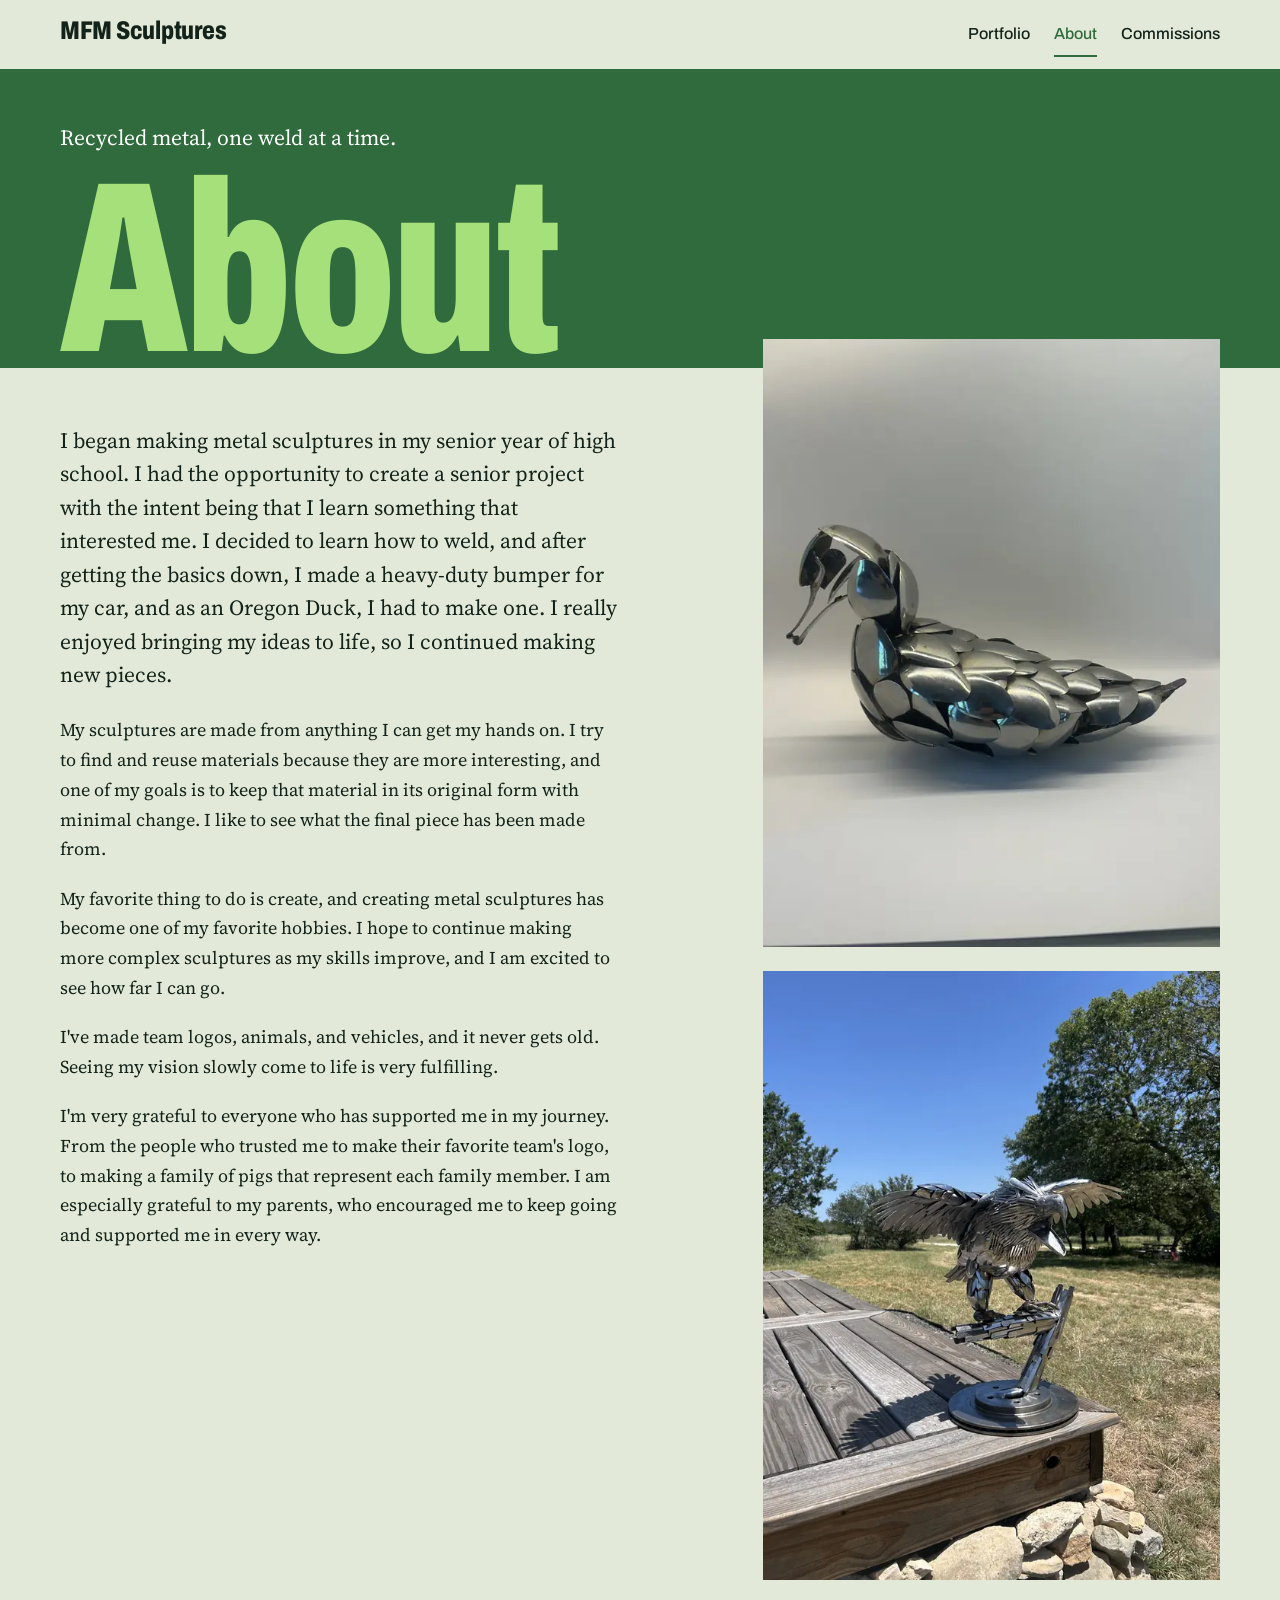
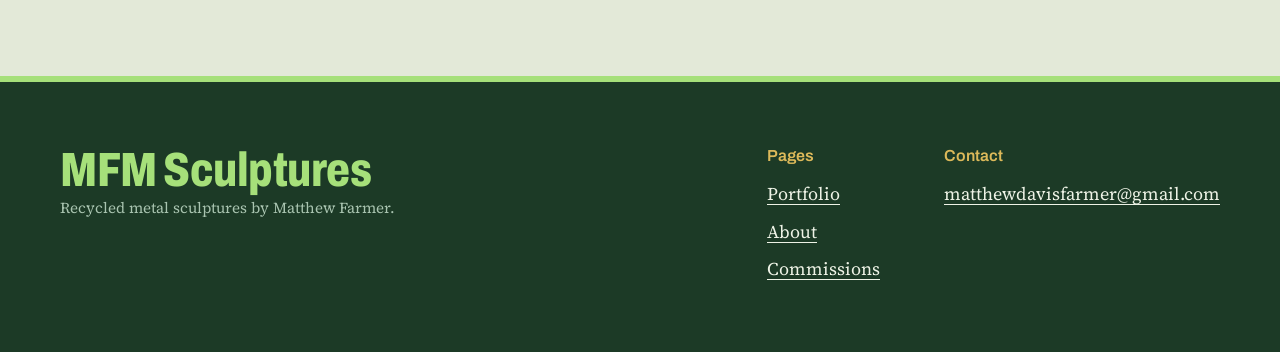
==== about.html @ 4d4ad604 "Add green palette, bigger type, and consistent Title Case - Forest and leaf greens (the original sit" ====
<!DOCTYPE html>
<html lang="en">
<head>
  <meta charset="UTF-8">
  <meta name="viewport" content="width=device-width, initial-scale=1">
  <title>About | MFM Sculptures</title>
  <meta name="description" content="Matthew Farmer started welding for a high school senior project and now builds recycled metal sculptures, from team logos to animals and vehicles.">
  <meta name="theme-color" content="#1c3a26">
  <link rel="canonical" href="https://mdf2023.github.io/mfm-sculptures/about.html">
  <link rel="icon" href="favicon.svg" type="image/svg+xml">
  <meta property="og:type" content="website">
  <meta property="og:site_name" content="MFM Sculptures">
  <meta property="og:title" content="About | MFM Sculptures">
  <meta property="og:description" content="Matthew Farmer started welding for a high school senior project and now builds recycled metal sculptures, from team logos to animals and vehicles.">
  <meta property="og:url" content="https://mdf2023.github.io/mfm-sculptures/about.html">
  <meta property="og:image" content="https://mdf2023.github.io/mfm-sculptures/img/og.jpg">
  <meta name="twitter:card" content="summary_large_image">
  <link rel="preload" href="fonts/archivo.woff2" as="font" type="font/woff2" crossorigin>
  <link rel="stylesheet" href="css/style.css">
</head>
<body>
  <a class="skip-link" href="#main">Skip to Content</a>
  <header class="site-header">
    <div class="site-header__inner">
      <a class="wordmark" href="index.html">MFM Sculptures</a>
      <nav class="site-nav" aria-label="Main">
        <a href="portfolio.html">Portfolio</a>
        <a href="about.html" aria-current="page">About</a>
        <a href="commissions.html">Commissions</a>
      </nav>
    </div>
  </header>
  <main id="main">
    <section class="band" aria-labelledby="page-title">
      <div class="wrap">
        <p class="band__lede">Recycled metal, one weld at a time.</p>
        <h1 class="band__title" id="page-title">About</h1>
      </div>
    </section>

    <section class="section section--flush">
      <div class="wrap">
        <div class="split">
          <div>
            <div class="prose prose--first">
              <p class="bio-first">I began making metal sculptures in my senior year of high school. I had the opportunity to create a senior project with the intent being that I learn something that interested me. I decided to learn how to weld, and after getting the basics down, I made a heavy-duty bumper for my car, and as an Oregon Duck, I had to make one. I really enjoyed bringing my ideas to life, so I continued making new pieces.</p>
              <p>My sculptures are made from anything I can get my hands on. I try to find and reuse materials because they are more interesting, and one of my goals is to keep that material in its original form with minimal change. I like to see what the final piece has been made from.</p>
              <p>My favorite thing to do is create, and creating metal sculptures has become one of my favorite hobbies. I hope to continue making more complex sculptures as my skills improve, and I am excited to see how far I can go.</p>
              <p>I've made team logos, animals, and vehicles, and it never gets old. Seeing my vision slowly come to life is very fulfilling.</p>
              <p>I'm very grateful to everyone who has supported me in my journey. From the people who trusted me to make their favorite team's logo, to making a family of pigs that represent each family member. I am especially grateful to my parents, who encouraged me to keep going and supported me in every way.</p>
            </div>
          </div>
          <div class="split__photos pull">
            <figure><img src="img/duck-side-800.webp" srcset="img/duck-side-800.webp 600w, img/duck-side-1600.webp 1200w" sizes="(min-width: 900px) 40vw, 92vw" width="1200" height="1600" alt="Duck sculpture made from spoons" loading="lazy" decoding="async"></figure>
            <figure><img src="img/eagle-left-800.webp" srcset="img/eagle-left-800.webp 600w, img/eagle-left-1600.webp 1200w" sizes="(min-width: 900px) 40vw, 92vw" width="1200" height="1600" alt="Bald eagle sculpture outdoors on a wooden deck" loading="lazy" decoding="async"></figure>
          </div>
        </div>
      </div>
    </section>
  </main>
  <footer class="site-footer">
    <div class="site-footer__inner">
      <div>
        <a class="wordmark" href="index.html">MFM Sculptures</a>
        <p class="site-footer__fine">Recycled metal sculptures by Matthew Farmer.</p>
      </div>
      <div>
        <h2>Pages</h2>
        <ul>
          <li><a href="portfolio.html">Portfolio</a></li>
          <li><a href="about.html">About</a></li>
          <li><a href="commissions.html">Commissions</a></li>
        </ul>
      </div>
      <div>
        <h2>Contact</h2>
        <ul>
          <li><a href="mailto:matthewdavisfarmer@gmail.com?subject=MFM%20Sculptures%20inquiry">matthewdavisfarmer@gmail.com</a></li>
        </ul>
      </div>
    </div>
  </footer>

  <script src="js/site.js" defer></script>
</body>
</html>
---- css/style.css ----
/* MFM Sculptures
   Palette: forest greens (the original site green, pushed further), a bright
   leaf green for big type on dark, and the straw yellow of heat-tinted steel.
   The blue-to-straw heat tints survive only in the build-step markers. */

@font-face {
  font-family: "Archivo";
  src: url("../fonts/archivo.woff2") format("woff2");
  font-weight: 100 900;
  font-stretch: 62% 125%;
  font-display: swap;
}

@font-face {
  font-family: "Source Serif 4";
  src: url("../fonts/source-serif-4.woff2") format("woff2");
  font-weight: 200 900;
  font-display: swap;
}

:root {
  --ground: #e3e9d8;
  --ground-line: #b8c5a9;
  --ink: #13231a;
  --ink-soft: #3b5243;
  --scale: #1c3a26;
  --on-scale: #eef3e6;
  --steel: #a9c4b0;
  --green: #2f6b3c;
  --link: #1d5a2f;
  --leaf: #a6e07a;
  --straw: #dcb95a;

  --display: "Archivo", "Arial Narrow", "Helvetica Neue", Arial, sans-serif;
  --text: "Source Serif 4", Georgia, "Times New Roman", serif;

  --measure: 62ch;
  --gutter: clamp(1rem, 4vw, 2.5rem);
  --max: 1240px;
}

*,
*::before,
*::after {
  box-sizing: border-box;
}

html {
  -webkit-text-size-adjust: 100%;
}

@media (prefers-reduced-motion: no-preference) {
  html {
    scroll-behavior: smooth;
  }
}

body {
  margin: 0;
  background: var(--ground);
  color: var(--ink);
  font: 400 1.125rem/1.65 var(--text);
  -webkit-font-smoothing: antialiased;
}

body:has(dialog[open]) {
  overflow: hidden;
}

img {
  display: block;
  max-width: 100%;
  height: auto;
}

a {
  color: var(--link);
  text-underline-offset: 0.2em;
}

:focus-visible {
  outline: 3px solid var(--link);
  outline-offset: 3px;
}

.on-scale :focus-visible,
.site-footer :focus-visible,
.viewer :focus-visible {
  outline-color: var(--straw);
}

.skip-link {
  position: absolute;
  left: var(--gutter);
  top: -4rem;
  z-index: 10;
  padding: 0.75rem 1rem;
  background: var(--ink);
  color: var(--ground);
  font: 600 1rem var(--display);
}

.skip-link:focus {
  top: 0.75rem;
}

/* Layout helpers */

.wrap {
  max-width: var(--max);
  margin: 0 auto;
  padding: 0 var(--gutter);
}

.section {
  padding: clamp(3rem, 8vw, 6rem) 0;
}

.section--scale {
  position: relative;
  overflow: hidden;
  background: var(--scale);
  color: var(--on-scale);
}

/* Outlined ghost word behind the steps; the step photos cover its lower part. */
.section--scale::before {
  content: "Build";
  content: "Build" / "";
  position: absolute;
  right: -0.03em;
  bottom: 0.05em;
  color: transparent;
  font: 800 clamp(9rem, 30vw, 26rem) / 0.8 var(--display);
  font-stretch: 66%;
  letter-spacing: -0.02em;
  -webkit-text-stroke: 2px rgba(166, 224, 122, 0.38);
  pointer-events: none;
}

.section--scale .wrap {
  position: relative;
}

.section--green {
  background: var(--green);
  color: #fff;
}

.section--green .button--straw:hover {
  color: var(--ink);
}

.section--flush {
  padding-top: 0;
}

.section--tight-top {
  padding-top: clamp(1.5rem, 4vw, 3rem);
}

.prose {
  max-width: var(--measure);
}

.prose p {
  margin: 0 0 1.1em;
}

.prose p:last-child {
  margin-bottom: 0;
}

/* Type */

.h1,
.h2 {
  margin: 0;
  font-family: var(--display);
  font-weight: 800;
  letter-spacing: -0.012em;
  text-wrap: balance;
}

.h1 {
  font-size: clamp(2.75rem, 7vw, 5rem);
  line-height: 0.95;
  font-stretch: 72%;
}

.h2 {
  color: var(--green);
  font-size: clamp(2.6rem, 7vw, 5.75rem);
  line-height: 0.92;
  font-stretch: 70%;
}

.section--scale .h2,
.section--green .h2 {
  color: var(--leaf);
}

.lede {
  font-size: 1.25rem;
  line-height: 1.55;
}

/* Header */

.site-header {
  border-bottom: 6px solid var(--green);
}

.site-header__inner {
  display: flex;
  flex-wrap: wrap;
  align-items: baseline;
  justify-content: space-between;
  gap: 0.25rem 2rem;
  max-width: var(--max);
  margin: 0 auto;
  padding: 0.75rem var(--gutter);
}

.wordmark {
  color: var(--ink);
  font: 800 1.6rem/1 var(--display);
  font-stretch: 78%;
  letter-spacing: -0.01em;
  text-decoration: none;
}

.site-nav {
  display: flex;
  flex-wrap: wrap;
  gap: 0 1.5rem;
}

.site-nav a {
  padding: 0.85rem 0;
  border-bottom: 2px solid transparent;
  color: var(--ink);
  font: 500 1rem/1 var(--display);
  text-decoration: none;
}

.site-nav a:hover {
  border-bottom-color: var(--green);
}

.site-nav a[aria-current="page"] {
  border-bottom-color: var(--green);
  color: var(--green);
}

/* Buttons */

.button {
  display: inline-block;
  padding: 0.95rem 1.4rem;
  border: 2px solid var(--ink);
  border-radius: 2px;
  background: transparent;
  color: var(--ink);
  font: 600 1rem/1 var(--display);
  text-decoration: none;
  cursor: pointer;
}

.button:hover {
  border-color: var(--link);
  color: var(--link);
}

.button--solid {
  border-color: var(--green);
  background: var(--green);
  color: #fff;
}

.button--solid:hover {
  border-color: var(--ink);
  background: var(--ink);
  color: #fff;
}

.button--straw {
  border-color: var(--straw);
  background: var(--straw);
  color: var(--ink);
}

.button--straw:hover {
  border-color: #f0d68a;
  background: #f0d68a;
  color: var(--ink);
}

.button-row {
  display: flex;
  flex-wrap: wrap;
  gap: 0.75rem;
}

/* Hero (home): the headline is huge and the photo sits on top of its right
   edge, so the last letters of some lines are covered but still readable. */

.hero {
  display: grid;
  max-width: var(--max);
  margin: 0 auto;
  padding: clamp(1.5rem, 4vw, 3rem) var(--gutter) clamp(3rem, 7vw, 6rem);
}

.hero__title {
  order: 0;
  position: relative;
  z-index: 0;
  margin: 0;
  color: var(--green);
  font: 800 clamp(3.5rem, 11.5vw, 10rem) / 0.86 var(--display);
  font-stretch: 66%;
  letter-spacing: -0.015em;
  text-wrap: balance;
}

.hero__photo {
  order: 1;
  position: relative;
  z-index: 1;
  margin: 0 0.9rem 0 0;
  background: var(--ground-line);
  box-shadow: 0.9rem 0.9rem 0 var(--leaf);
}

.hero__body {
  order: 2;
  padding-top: 2rem;
}

.hero__lede {
  max-width: 32ch;
  margin: 0 0 1.75rem;
  font-size: 1.35rem;
  line-height: 1.45;
}

.hero__note {
  margin: 1.25rem 0 0;
  color: var(--ink-soft);
  font-size: 1rem;
}

.hero__photo img {
  width: 100%;
  aspect-ratio: 4 / 5;
  object-fit: cover;
  object-position: 50% 40%;
}

@media (min-width: 860px) {
  .hero {
    grid-template-columns: repeat(12, minmax(0, 1fr));
    column-gap: 1.5rem;
  }

  .hero__title {
    grid-column: 1 / 10;
    grid-row: 1;
  }

  .hero__photo {
    grid-column: 8 / 13;
    grid-row: 1 / span 2;
    align-self: start;
    margin: 1.5rem 0.9rem 0 0;
  }

  .hero__body {
    grid-column: 1 / 7;
    grid-row: 2;
    padding-top: 2.25rem;
  }
}

/* One orchestrated moment on load: the photo wipes up, the headline rises. */
@media (prefers-reduced-motion: no-preference) {
  .hero__photo img {
    animation: wipe 1100ms cubic-bezier(0.2, 0.7, 0.2, 1) both;
  }

  .hero__title {
    animation: rise 800ms 150ms cubic-bezier(0.2, 0.7, 0.2, 1) both;
  }

  @keyframes wipe {
    from {
      clip-path: inset(100% 0 0 0);
    }
    to {
      clip-path: inset(0);
    }
  }

  @keyframes rise {
    from {
      opacity: 0;
      transform: translateY(0.5em);
    }
    to {
      opacity: 1;
      transform: none;
    }
  }
}

/* Parts list (home) */

.parts__intro {
  margin: 1rem 0 2.25rem;
}

.parts {
  margin: 0;
  padding: 0;
  list-style: none;
  border-bottom: 1px solid var(--ink);
}

.parts__row {
  display: grid;
  gap: 0.15rem 2rem;
  padding: 1rem 0.75rem;
  border-top: 1px solid var(--ink);
  color: var(--ink);
  text-decoration: none;
}

@media (min-width: 700px) {
  .parts__row {
    grid-template-columns: minmax(0, 1fr) minmax(0, 1.5fr);
    align-items: baseline;
  }
}

.parts__piece {
  font: 800 clamp(2rem, 5.5vw, 3.75rem) / 0.95 var(--display);
  font-stretch: 70%;
}

.parts__made {
  color: var(--ink-soft);
}

.parts__row:hover,
.parts__row:focus-visible {
  background: var(--green);
  color: var(--on-scale);
}

.parts__row:hover .parts__piece,
.parts__row:focus-visible .parts__piece {
  color: var(--leaf);
}

.parts__row:hover .parts__made,
.parts__row:focus-visible .parts__made {
  color: var(--on-scale);
}

/* Photo buttons (open the viewer) */

.photo-button {
  display: block;
  width: 100%;
  padding: 0;
  border: 0;
  background: var(--ground-line);
  cursor: pointer;
}

.photo-button img {
  width: 100%;
  aspect-ratio: 3 / 4;
  object-fit: cover;
}

.eagle__text {
  margin: 1rem 0 2rem;
}

.eagle-grid {
  display: grid;
  grid-template-columns: repeat(2, minmax(0, 1fr));
  gap: 1rem;
  margin: 0;
  padding: 0;
  list-style: none;
}

@media (min-width: 860px) {
  .eagle-grid {
    grid-template-columns: repeat(4, minmax(0, 1fr));
  }
}

/* Build steps: marker colors follow the heat-tint order steel passes through */

.steps-head {
  display: flex;
  flex-wrap: wrap;
  align-items: flex-end;
  justify-content: space-between;
  gap: 1.5rem;
  margin-bottom: 2.25rem;
}

.steps-head p {
  margin: 0.75rem 0 0;
  color: var(--steel);
}

.steps-controls {
  display: flex;
  gap: 0.5rem;
}

.icon-button {
  display: inline-grid;
  place-items: center;
  width: 3rem;
  height: 3rem;
  padding: 0;
  border: 2px solid var(--straw);
  border-radius: 2px;
  background: transparent;
  color: var(--straw);
  cursor: pointer;
}

.icon-button:hover:not(:disabled) {
  background: var(--straw);
  color: var(--ink);
}

.icon-button:disabled {
  opacity: 0.35;
  cursor: default;
}

.icon-button svg {
  width: 1.25rem;
  height: 1.25rem;
}

.steps-viewport {
  margin: 0 calc(var(--gutter) * -1);
  padding: 0 var(--gutter) 1rem;
  overflow-x: auto;
  scroll-snap-type: x mandatory;
  scroll-padding-inline: var(--gutter);
  scrollbar-width: thin;
  scrollbar-color: var(--steel) transparent;
}

.steps {
  display: flex;
  gap: 1.5rem;
  margin: 0;
  padding: 0;
  list-style: none;
}

.steps__item {
  flex: 0 0 min(78vw, 22rem);
  scroll-snap-align: start;
}

.steps__top {
  display: flex;
  align-items: center;
  margin-bottom: 1rem;
}

.steps__marker {
  display: grid;
  flex: none;
  place-items: center;
  width: 2.5rem;
  height: 2.5rem;
  border-radius: 50%;
  background: var(--heat);
  color: var(--heat-ink);
  font: 700 1.1rem/1 var(--display);
}

.steps__rule {
  flex: 1;
  height: 2px;
  margin-left: 0.5rem;
  background: linear-gradient(90deg, var(--heat), var(--heat-next));
}

.steps__photo {
  width: 100%;
  aspect-ratio: 4 / 5;
  object-fit: cover;
  background: var(--ink);
}

.steps__label {
  margin: 0.75rem 0 0;
}

/* Call to action */

.cta {
  display: grid;
  gap: 1.5rem;
  max-width: 40rem;
}

.cta p {
  margin: 0;
}

/* Portfolio */

.page-head {
  max-width: var(--measure);
  padding-bottom: clamp(1.5rem, 4vw, 2.5rem);
}

.page-head p {
  margin: 1rem 0 0;
}

.tiles {
  columns: 1;
  column-gap: 2rem;
  margin: 0;
  padding: 0;
  list-style: none;
}

@media (min-width: 600px) {
  .tiles {
    columns: 2;
  }
}

@media (min-width: 1000px) {
  .tiles {
    columns: 3;
  }
}

.tiles__item {
  break-inside: avoid;
  margin: 0 0 2.25rem;
}

.tile {
  display: block;
  width: 100%;
  padding: 0;
  border: 0;
  background: none;
  color: inherit;
  font: inherit;
  text-align: left;
  cursor: pointer;
}

.tile__photo {
  display: block;
  background: var(--ground-line);
}

.tile__title {
  display: block;
  margin-top: 0.75rem;
  color: var(--green);
  font: 800 clamp(1.9rem, 3vw, 2.5rem) / 1 var(--display);
  font-stretch: 70%;
}

.tile__made {
  display: block;
  margin-top: 0.2rem;
  color: var(--ink-soft);
  font-size: 1rem;
  line-height: 1.45;
}

.tile__count {
  display: block;
  margin-top: 0.4rem;
  color: var(--link);
  font: 500 0.95rem/1 var(--display);
}

.tile:hover .tile__title,
.tile:focus-visible .tile__title {
  text-decoration: underline;
  text-decoration-thickness: 2px;
  text-underline-offset: 0.2em;
}

/* About and commissions */

.split {
  display: grid;
  gap: 2.5rem;
}

@media (min-width: 900px) {
  .split {
    grid-template-columns: minmax(0, 7fr) minmax(0, 5fr);
    gap: 4rem;
    align-items: start;
  }
}

.split__photos {
  display: grid;
  gap: 1.5rem;
}

.split__photos figure {
  margin: 0;
  background: var(--ground-line);
}

.bio-first {
  font-size: 1.35rem;
  line-height: 1.55;
}

.notice {
  margin-bottom: clamp(2rem, 5vw, 3.5rem);
  padding: clamp(1.5rem, 4vw, 2.75rem);
  background: var(--leaf);
  color: var(--ink);
}

.notice .h2 {
  color: var(--scale);
}

.notice .h2 {
  margin-bottom: 0.75rem;
}

.notice p {
  max-width: 52ch;
  margin: 0;
}

.form-block {
  margin-top: clamp(2.5rem, 6vw, 4rem);
}

.form-block .h2 {
  margin-bottom: 1.5rem;
}

.form {
  display: grid;
  gap: 1.25rem;
  max-width: 40rem;
}

.form__row {
  display: grid;
  gap: 1.25rem;
}

@media (min-width: 600px) {
  .form__row {
    grid-template-columns: 1fr 1fr;
  }
}

.field label {
  display: block;
  margin-bottom: 0.35rem;
  font: 600 1rem/1.3 var(--display);
}

.field input,
.field textarea {
  width: 100%;
  padding: 0.8rem 0.9rem;
  border: 2px solid var(--ink-soft);
  border-radius: 2px;
  background: #e9eae6;
  color: var(--ink);
  font: inherit;
  font-size: 1rem;
}

.field textarea {
  min-height: 9rem;
  resize: vertical;
}

.field__hint {
  margin: 0.3rem 0 0;
  color: var(--ink-soft);
  font-size: 0.95rem;
}

.form__trap {
  position: absolute;
  left: -9999px;
}

.form__status {
  min-height: 1.65em;
  margin: 0;
  font-weight: 600;
}

.form__status[data-state="error"] {
  color: #8a1f1f;
}

/* Footer */

.site-footer {
  border-top: 6px solid var(--leaf);
  background: var(--scale);
  color: var(--on-scale);
}

.site-footer__inner {
  display: grid;
  gap: 2rem;
  max-width: var(--max);
  margin: 0 auto;
  padding: clamp(2.5rem, 6vw, 4rem) var(--gutter);
}

@media (min-width: 760px) {
  .site-footer__inner {
    grid-template-columns: 1fr auto auto;
    gap: 4rem;
  }
}

.site-footer .wordmark {
  color: var(--leaf);
  font-size: clamp(2rem, 5vw, 3rem);
}

.site-footer h2 {
  margin: 0 0 0.6rem;
  font: 600 1rem/1.2 var(--display);
  color: var(--straw);
}

.site-footer ul {
  margin: 0;
  padding: 0;
  list-style: none;
}

.site-footer li {
  margin: 0;
}

.site-footer a:not(.wordmark) {
  display: inline-block;
  padding: 0.25rem 0;
  color: var(--on-scale);
}

.site-footer__fine {
  margin: 0;
  color: var(--steel);
  font-size: 0.95rem;
}

/* Photo viewer (native dialog) */

.viewer {
  width: 100%;
  height: 100%;
  max-width: none;
  max-height: none;
  margin: 0;
  padding: 0;
  border: 0;
  background: rgba(12, 28, 19, 0.97);
  color: var(--on-scale);
}

.viewer::backdrop {
  background: rgba(12, 28, 19, 0.97);
}

.viewer[open] {
  display: flex;
  flex-direction: column;
}

.viewer__bar {
  display: flex;
  align-items: center;
  justify-content: space-between;
  gap: 1rem;
  padding: 0.9rem var(--gutter);
}

.viewer__title {
  margin: 0;
  font: 700 1.35rem/1.1 var(--display);
  font-stretch: 80%;
}

.viewer__close {
  padding: 0.7rem 1.1rem;
  border: 2px solid var(--steel);
  border-radius: 2px;
  background: transparent;
  color: var(--on-scale);
  font: 600 1rem/1 var(--display);
  cursor: pointer;
}

.viewer__close:hover {
  border-color: var(--straw);
  color: var(--straw);
}

.viewer__stage {
  position: relative;
  display: flex;
  flex: 1;
  align-items: center;
  justify-content: center;
  min-height: 0;
  padding: 0 var(--gutter);
}

.viewer__img {
  width: auto;
  max-width: 100%;
  height: auto;
  max-height: calc(100dvh - 11.5rem);
  object-fit: contain;
}

.viewer__nav {
  position: absolute;
  top: 50%;
  display: grid;
  place-items: center;
  width: 3rem;
  height: 3rem;
  padding: 0;
  transform: translateY(-50%);
  border: 2px solid var(--steel);
  border-radius: 2px;
  background: rgba(12, 28, 19, 0.75);
  color: var(--on-scale);
  cursor: pointer;
}

.viewer__nav:hover {
  border-color: var(--straw);
  color: var(--straw);
}

.viewer__nav[hidden] {
  display: none;
}

.viewer__nav svg {
  width: 1.25rem;
  height: 1.25rem;
}

.viewer__nav--prev {
  left: calc(var(--gutter) * 0.5);
}

.viewer__nav--next {
  right: calc(var(--gutter) * 0.5);
}

.viewer__foot {
  display: flex;
  align-items: baseline;
  justify-content: space-between;
  gap: 1.5rem;
  padding: 0.9rem var(--gutter) 1.25rem;
}

.viewer__caption {
  max-width: 70ch;
  margin: 0;
  font-size: 1rem;
  line-height: 1.5;
}

.viewer__count {
  flex: none;
  margin: 0;
  color: var(--steel);
  font: 500 0.95rem/1 var(--display);
}

.prose .h2 {
  margin-bottom: 1rem;
}


/* Page bands: a full-width green strip with a giant page title. The content
   below is pulled up over the bottom of the title, so the first photos (or the
   notice box) cover the letters' feet while the word stays easy to read. */

.band {
  --pull: clamp(0.5rem, 2.3vw, 2rem);
  background: var(--green);
  color: #fff;
  padding: clamp(1.5rem, 4vw, 3rem) 0 0;
}

.band__lede {
  max-width: 34ch;
  margin: 0 0 clamp(0.5rem, 2vw, 1.25rem);
  font-size: 1.35rem;
  line-height: 1.4;
}

.band__title {
  position: relative;
  z-index: 0;
  margin: 0;
  color: var(--leaf);
  font: 800 clamp(4.25rem, 19vw, 16rem) / 0.8 var(--display);
  font-stretch: 66%;
  letter-spacing: -0.015em;
}

.pull {
  position: relative;
  z-index: 1;
  margin-top: calc(var(--pull, clamp(0.5rem, 2.3vw, 2rem)) * -1);
}

.prose--first {
  padding-top: clamp(2rem, 5vw, 3.5rem);
}

.band + .section--flush .notice.pull,
.band + .section--flush .tiles.pull {
  margin-top: calc(clamp(0.5rem, 2.3vw, 2rem) * -1);
}
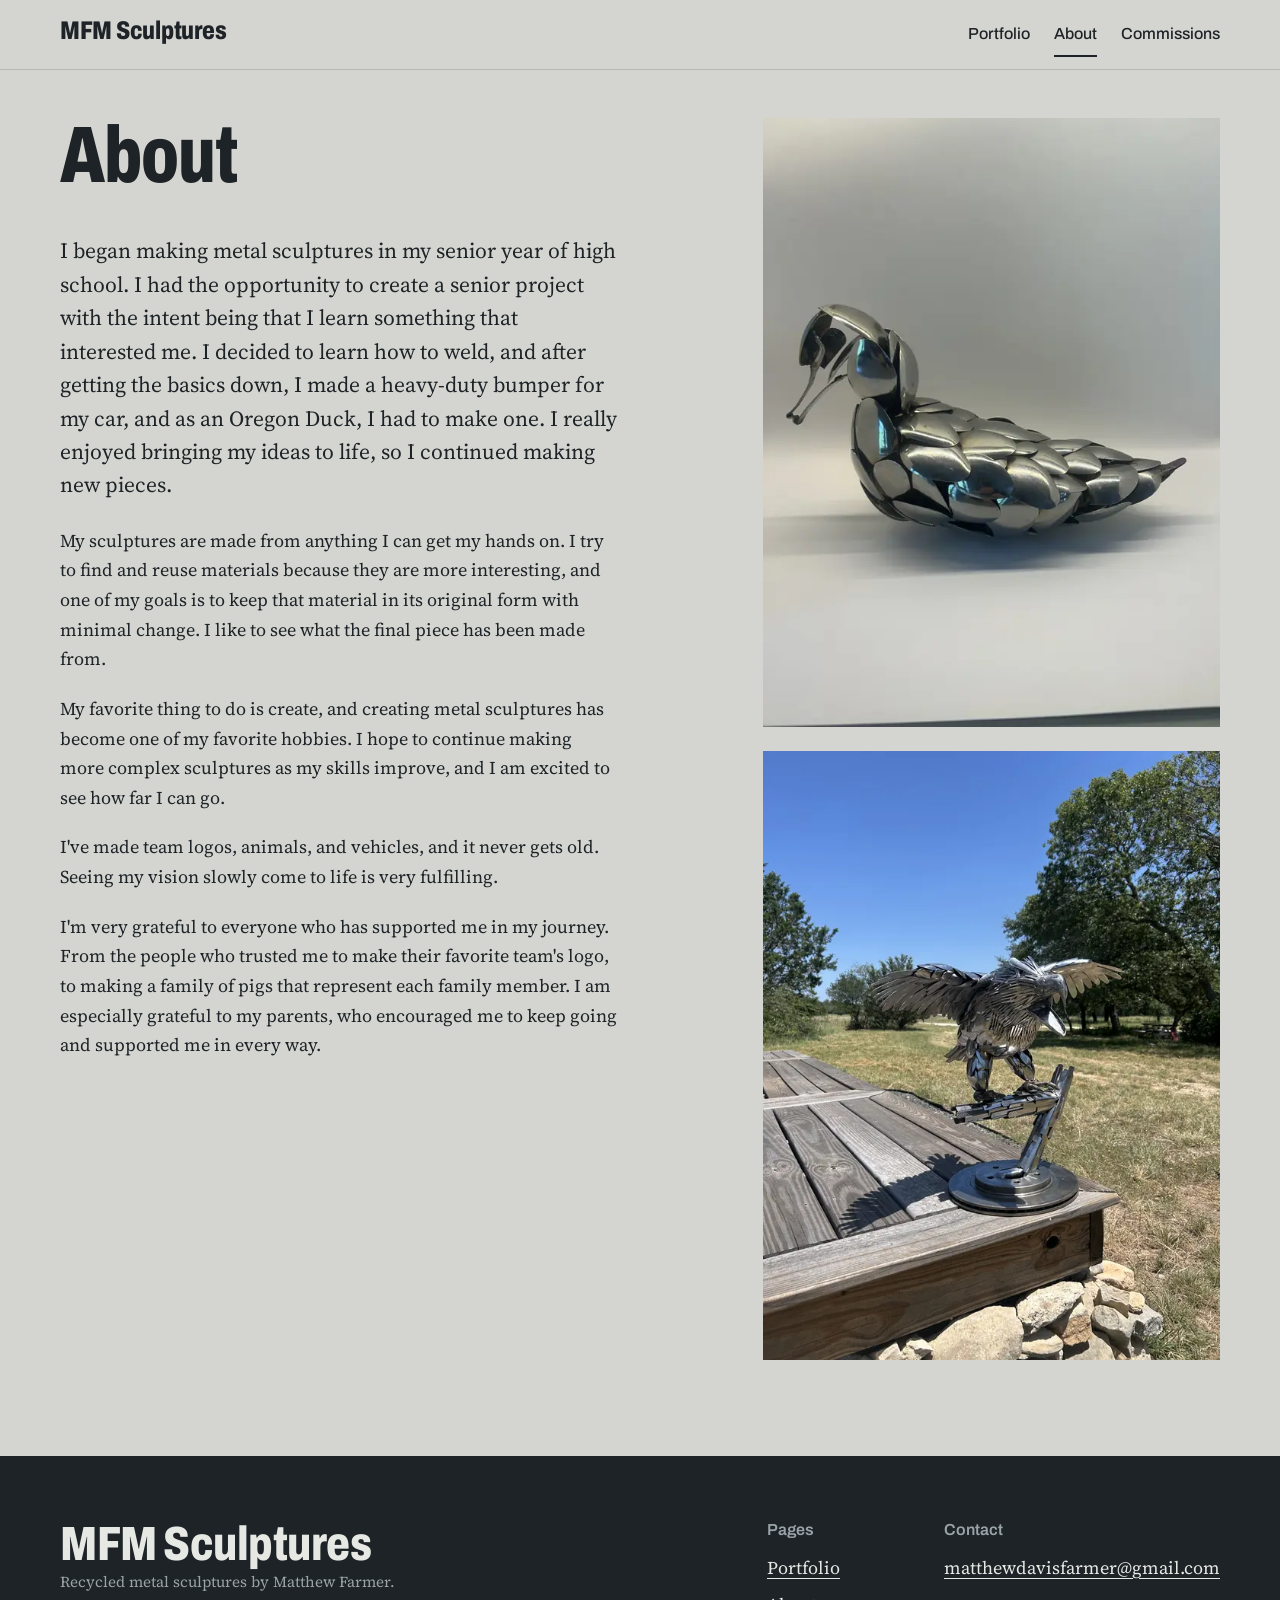
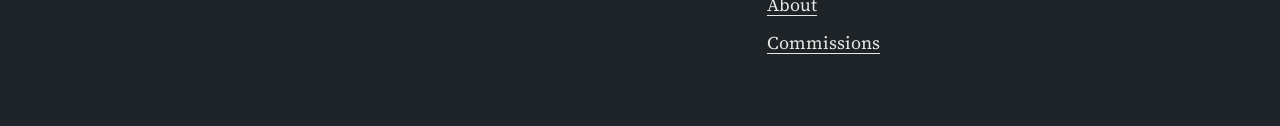
==== commit adfbdc3b: "Restore the first redesign Puts the site back to how it was after PR #1 (b7a2347): concrete and blue" ====
--- a/about.html
+++ b/about.html
@@ -5,7 +5,7 @@
   <meta name="viewport" content="width=device-width, initial-scale=1">
   <title>About | MFM Sculptures</title>
   <meta name="description" content="Matthew Farmer started welding for a high school senior project and now builds recycled metal sculptures, from team logos to animals and vehicles.">
-  <meta name="theme-color" content="#1c3a26">
+  <meta name="theme-color" content="#1d2327">
   <link rel="canonical" href="https://mdf2023.github.io/mfm-sculptures/about.html">
   <link rel="icon" href="favicon.svg" type="image/svg+xml">
   <meta property="og:type" content="website">
@@ -19,7 +19,7 @@
   <link rel="stylesheet" href="css/style.css">
 </head>
 <body>
-  <a class="skip-link" href="#main">Skip to Content</a>
+  <a class="skip-link" href="#main">Skip to content</a>
   <header class="site-header">
     <div class="site-header__inner">
       <a class="wordmark" href="index.html">MFM Sculptures</a>
@@ -31,18 +31,14 @@
     </div>
   </header>
   <main id="main">
-    <section class="band" aria-labelledby="page-title">
-      <div class="wrap">
-        <p class="band__lede">Recycled metal, one weld at a time.</p>
-        <h1 class="band__title" id="page-title">About</h1>
-      </div>
-    </section>
-
-    <section class="section section--flush">
+    <section class="section section--tight-top" aria-labelledby="page-title">
       <div class="wrap">
         <div class="split">
           <div>
-            <div class="prose prose--first">
+            <div class="page-head">
+              <h1 class="h1" id="page-title">About</h1>
+            </div>
+            <div class="prose">
               <p class="bio-first">I began making metal sculptures in my senior year of high school. I had the opportunity to create a senior project with the intent being that I learn something that interested me. I decided to learn how to weld, and after getting the basics down, I made a heavy-duty bumper for my car, and as an Oregon Duck, I had to make one. I really enjoyed bringing my ideas to life, so I continued making new pieces.</p>
               <p>My sculptures are made from anything I can get my hands on. I try to find and reuse materials because they are more interesting, and one of my goals is to keep that material in its original form with minimal change. I like to see what the final piece has been made from.</p>
               <p>My favorite thing to do is create, and creating metal sculptures has become one of my favorite hobbies. I hope to continue making more complex sculptures as my skills improve, and I am excited to see how far I can go.</p>
@@ -50,7 +46,7 @@
               <p>I'm very grateful to everyone who has supported me in my journey. From the people who trusted me to make their favorite team's logo, to making a family of pigs that represent each family member. I am especially grateful to my parents, who encouraged me to keep going and supported me in every way.</p>
             </div>
           </div>
-          <div class="split__photos pull">
+          <div class="split__photos">
             <figure><img src="img/duck-side-800.webp" srcset="img/duck-side-800.webp 600w, img/duck-side-1600.webp 1200w" sizes="(min-width: 900px) 40vw, 92vw" width="1200" height="1600" alt="Duck sculpture made from spoons" loading="lazy" decoding="async"></figure>
             <figure><img src="img/eagle-left-800.webp" srcset="img/eagle-left-800.webp 600w, img/eagle-left-1600.webp 1200w" sizes="(min-width: 900px) 40vw, 92vw" width="1200" height="1600" alt="Bald eagle sculpture outdoors on a wooden deck" loading="lazy" decoding="async"></figure>
           </div>
--- a/css/style.css
+++ b/css/style.css
@@ -1,7 +1,6 @@
 /* MFM Sculptures
-   Palette: forest greens (the original site green, pushed further), a bright
-   leaf green for big type on dark, and the straw yellow of heat-tinted steel.
-   The blue-to-straw heat tints survive only in the build-step markers. */
+   Palette comes from the work: shop-floor concrete, mill-scale steel, and the
+   heat-tint blues and straws that show up on welded steel. */
 
 @font-face {
   font-family: "Archivo";
@@ -19,16 +18,14 @@
 }
 
 :root {
-  --ground: #e3e9d8;
-  --ground-line: #b8c5a9;
-  --ink: #13231a;
-  --ink-soft: #3b5243;
-  --scale: #1c3a26;
-  --on-scale: #eef3e6;
-  --steel: #a9c4b0;
-  --green: #2f6b3c;
-  --link: #1d5a2f;
-  --leaf: #a6e07a;
+  --ground: #d4d5d0;
+  --ground-line: #b5b8b1;
+  --ink: #1d2327;
+  --ink-soft: #48525a;
+  --scale: #2b343a;
+  --on-scale: #e6e8e4;
+  --steel: #9aa3a8;
+  --temper: #2b4294;
   --straw: #dcb95a;
 
   --display: "Archivo", "Arial Narrow", "Helvetica Neue", Arial, sans-serif;
@@ -74,12 +71,12 @@
 }
 
 a {
-  color: var(--link);
+  color: var(--temper);
   text-underline-offset: 0.2em;
 }
 
 :focus-visible {
-  outline: 3px solid var(--link);
+  outline: 3px solid var(--temper);
   outline-offset: 3px;
 }
 
@@ -117,42 +114,8 @@
 }
 
 .section--scale {
-  position: relative;
-  overflow: hidden;
   background: var(--scale);
   color: var(--on-scale);
-}
-
-/* Outlined ghost word behind the steps; the step photos cover its lower part. */
-.section--scale::before {
-  content: "Build";
-  content: "Build" / "";
-  position: absolute;
-  right: -0.03em;
-  bottom: 0.05em;
-  color: transparent;
-  font: 800 clamp(9rem, 30vw, 26rem) / 0.8 var(--display);
-  font-stretch: 66%;
-  letter-spacing: -0.02em;
-  -webkit-text-stroke: 2px rgba(166, 224, 122, 0.38);
-  pointer-events: none;
-}
-
-.section--scale .wrap {
-  position: relative;
-}
-
-.section--green {
-  background: var(--green);
-  color: #fff;
-}
-
-.section--green .button--straw:hover {
-  color: var(--ink);
-}
-
-.section--flush {
-  padding-top: 0;
 }
 
 .section--tight-top {
@@ -189,15 +152,9 @@
 }
 
 .h2 {
-  color: var(--green);
-  font-size: clamp(2.6rem, 7vw, 5.75rem);
-  line-height: 0.92;
-  font-stretch: 70%;
-}
-
-.section--scale .h2,
-.section--green .h2 {
-  color: var(--leaf);
+  font-size: clamp(2rem, 4.4vw, 3.25rem);
+  line-height: 1;
+  font-stretch: 76%;
 }
 
 .lede {
@@ -208,7 +165,7 @@
 /* Header */
 
 .site-header {
-  border-bottom: 6px solid var(--green);
+  border-bottom: 1px solid var(--ground-line);
 }
 
 .site-header__inner {
@@ -245,12 +202,11 @@
 }
 
 .site-nav a:hover {
-  border-bottom-color: var(--green);
+  border-bottom-color: var(--steel);
 }
 
 .site-nav a[aria-current="page"] {
-  border-bottom-color: var(--green);
-  color: var(--green);
+  border-bottom-color: var(--ink);
 }
 
 /* Buttons */
@@ -268,20 +224,19 @@
 }
 
 .button:hover {
-  border-color: var(--link);
-  color: var(--link);
+  border-color: var(--temper);
+  color: var(--temper);
 }
 
 .button--solid {
-  border-color: var(--green);
-  background: var(--green);
-  color: #fff;
+  background: var(--ink);
+  color: var(--ground);
 }
 
 .button--solid:hover {
-  border-color: var(--ink);
-  background: var(--ink);
-  color: #fff;
+  border-color: var(--temper);
+  background: var(--temper);
+  color: #f3f4f0;
 }
 
 .button--straw {
@@ -302,53 +257,48 @@
   gap: 0.75rem;
 }
 
-/* Hero (home): the headline is huge and the photo sits on top of its right
-   edge, so the last letters of some lines are covered but still readable. */
+/* Hero (home) */
 
 .hero {
   display: grid;
+  gap: 2rem;
+  align-items: end;
   max-width: var(--max);
   margin: 0 auto;
-  padding: clamp(1.5rem, 4vw, 3rem) var(--gutter) clamp(3rem, 7vw, 6rem);
+  padding: clamp(1.5rem, 5vw, 4rem) var(--gutter) clamp(2.5rem, 6vw, 5rem);
+}
+
+@media (min-width: 860px) {
+  .hero {
+    grid-template-columns: minmax(0, 5fr) minmax(0, 6fr);
+    gap: clamp(2rem, 5vw, 4.5rem);
+  }
 }
 
 .hero__title {
-  order: 0;
-  position: relative;
-  z-index: 0;
-  margin: 0;
-  color: var(--green);
-  font: 800 clamp(3.5rem, 11.5vw, 10rem) / 0.86 var(--display);
-  font-stretch: 66%;
+  margin: 0 0 1.25rem;
+  font: 800 clamp(3rem, 7.6vw, 6.4rem) / 0.9 var(--display);
+  font-stretch: 68%;
   letter-spacing: -0.015em;
   text-wrap: balance;
-}
-
-.hero__photo {
-  order: 1;
-  position: relative;
-  z-index: 1;
-  margin: 0 0.9rem 0 0;
-  background: var(--ground-line);
-  box-shadow: 0.9rem 0.9rem 0 var(--leaf);
-}
-
-.hero__body {
-  order: 2;
-  padding-top: 2rem;
 }
 
 .hero__lede {
   max-width: 32ch;
   margin: 0 0 1.75rem;
-  font-size: 1.35rem;
-  line-height: 1.45;
+  font-size: 1.25rem;
+  line-height: 1.5;
 }
 
 .hero__note {
   margin: 1.25rem 0 0;
   color: var(--ink-soft);
   font-size: 1rem;
+}
+
+.hero__photo {
+  margin: 0;
+  background: var(--ground-line);
 }
 
 .hero__photo img {
@@ -356,31 +306,6 @@
   aspect-ratio: 4 / 5;
   object-fit: cover;
   object-position: 50% 40%;
-}
-
-@media (min-width: 860px) {
-  .hero {
-    grid-template-columns: repeat(12, minmax(0, 1fr));
-    column-gap: 1.5rem;
-  }
-
-  .hero__title {
-    grid-column: 1 / 10;
-    grid-row: 1;
-  }
-
-  .hero__photo {
-    grid-column: 8 / 13;
-    grid-row: 1 / span 2;
-    align-self: start;
-    margin: 1.5rem 0.9rem 0 0;
-  }
-
-  .hero__body {
-    grid-column: 1 / 7;
-    grid-row: 2;
-    padding-top: 2.25rem;
-  }
 }
 
 /* One orchestrated moment on load: the photo wipes up, the headline rises. */
@@ -430,7 +355,7 @@
 .parts__row {
   display: grid;
   gap: 0.15rem 2rem;
-  padding: 1rem 0.75rem;
+  padding: 1rem 0.25rem;
   border-top: 1px solid var(--ink);
   color: var(--ink);
   text-decoration: none;
@@ -444,28 +369,20 @@
 }
 
 .parts__piece {
-  font: 800 clamp(2rem, 5.5vw, 3.75rem) / 0.95 var(--display);
-  font-stretch: 70%;
+  font: 700 clamp(1.4rem, 3vw, 1.9rem) / 1.1 var(--display);
+  font-stretch: 80%;
 }
 
 .parts__made {
   color: var(--ink-soft);
 }
 
-.parts__row:hover,
-.parts__row:focus-visible {
-  background: var(--green);
-  color: var(--on-scale);
-}
-
-.parts__row:hover .parts__piece,
-.parts__row:focus-visible .parts__piece {
-  color: var(--leaf);
-}
-
-.parts__row:hover .parts__made,
-.parts__row:focus-visible .parts__made {
-  color: var(--on-scale);
+.parts__row:hover .parts__piece {
+  color: var(--temper);
+}
+
+.parts__row:hover {
+  background: rgba(29, 35, 39, 0.05);
 }
 
 /* Photo buttons (open the viewer) */
@@ -680,9 +597,8 @@
 .tile__title {
   display: block;
   margin-top: 0.75rem;
-  color: var(--green);
-  font: 800 clamp(1.9rem, 3vw, 2.5rem) / 1 var(--display);
-  font-stretch: 70%;
+  font: 700 1.5rem/1.1 var(--display);
+  font-stretch: 80%;
 }
 
 .tile__made {
@@ -696,7 +612,7 @@
 .tile__count {
   display: block;
   margin-top: 0.4rem;
-  color: var(--link);
+  color: var(--temper);
   font: 500 0.95rem/1 var(--display);
 }
 
@@ -740,12 +656,8 @@
 .notice {
   margin-bottom: clamp(2rem, 5vw, 3.5rem);
   padding: clamp(1.5rem, 4vw, 2.75rem);
-  background: var(--leaf);
-  color: var(--ink);
-}
-
-.notice .h2 {
-  color: var(--scale);
+  background: var(--scale);
+  color: var(--on-scale);
 }
 
 .notice .h2 {
@@ -829,8 +741,7 @@
 /* Footer */
 
 .site-footer {
-  border-top: 6px solid var(--leaf);
-  background: var(--scale);
+  background: var(--ink);
   color: var(--on-scale);
 }
 
@@ -850,14 +761,14 @@
 }
 
 .site-footer .wordmark {
-  color: var(--leaf);
+  color: var(--on-scale);
   font-size: clamp(2rem, 5vw, 3rem);
 }
 
 .site-footer h2 {
   margin: 0 0 0.6rem;
   font: 600 1rem/1.2 var(--display);
-  color: var(--straw);
+  color: var(--steel);
 }
 
 .site-footer ul {
@@ -892,12 +803,12 @@
   margin: 0;
   padding: 0;
   border: 0;
-  background: rgba(12, 28, 19, 0.97);
+  background: rgba(24, 29, 33, 0.97);
   color: var(--on-scale);
 }
 
 .viewer::backdrop {
-  background: rgba(12, 28, 19, 0.97);
+  background: rgba(24, 29, 33, 0.97);
 }
 
 .viewer[open] {
@@ -963,7 +874,7 @@
   transform: translateY(-50%);
   border: 2px solid var(--steel);
   border-radius: 2px;
-  background: rgba(12, 28, 19, 0.75);
+  background: rgba(24, 29, 33, 0.75);
   color: var(--on-scale);
   cursor: pointer;
 }
@@ -1015,47 +926,3 @@
 .prose .h2 {
   margin-bottom: 1rem;
 }
-
-
-/* Page bands: a full-width green strip with a giant page title. The content
-   below is pulled up over the bottom of the title, so the first photos (or the
-   notice box) cover the letters' feet while the word stays easy to read. */
-
-.band {
-  --pull: clamp(0.5rem, 2.3vw, 2rem);
-  background: var(--green);
-  color: #fff;
-  padding: clamp(1.5rem, 4vw, 3rem) 0 0;
-}
-
-.band__lede {
-  max-width: 34ch;
-  margin: 0 0 clamp(0.5rem, 2vw, 1.25rem);
-  font-size: 1.35rem;
-  line-height: 1.4;
-}
-
-.band__title {
-  position: relative;
-  z-index: 0;
-  margin: 0;
-  color: var(--leaf);
-  font: 800 clamp(4.25rem, 19vw, 16rem) / 0.8 var(--display);
-  font-stretch: 66%;
-  letter-spacing: -0.015em;
-}
-
-.pull {
-  position: relative;
-  z-index: 1;
-  margin-top: calc(var(--pull, clamp(0.5rem, 2.3vw, 2rem)) * -1);
-}
-
-.prose--first {
-  padding-top: clamp(2rem, 5vw, 3.5rem);
-}
-
-.band + .section--flush .notice.pull,
-.band + .section--flush .tiles.pull {
-  margin-top: calc(clamp(0.5rem, 2.3vw, 2rem) * -1);
-}
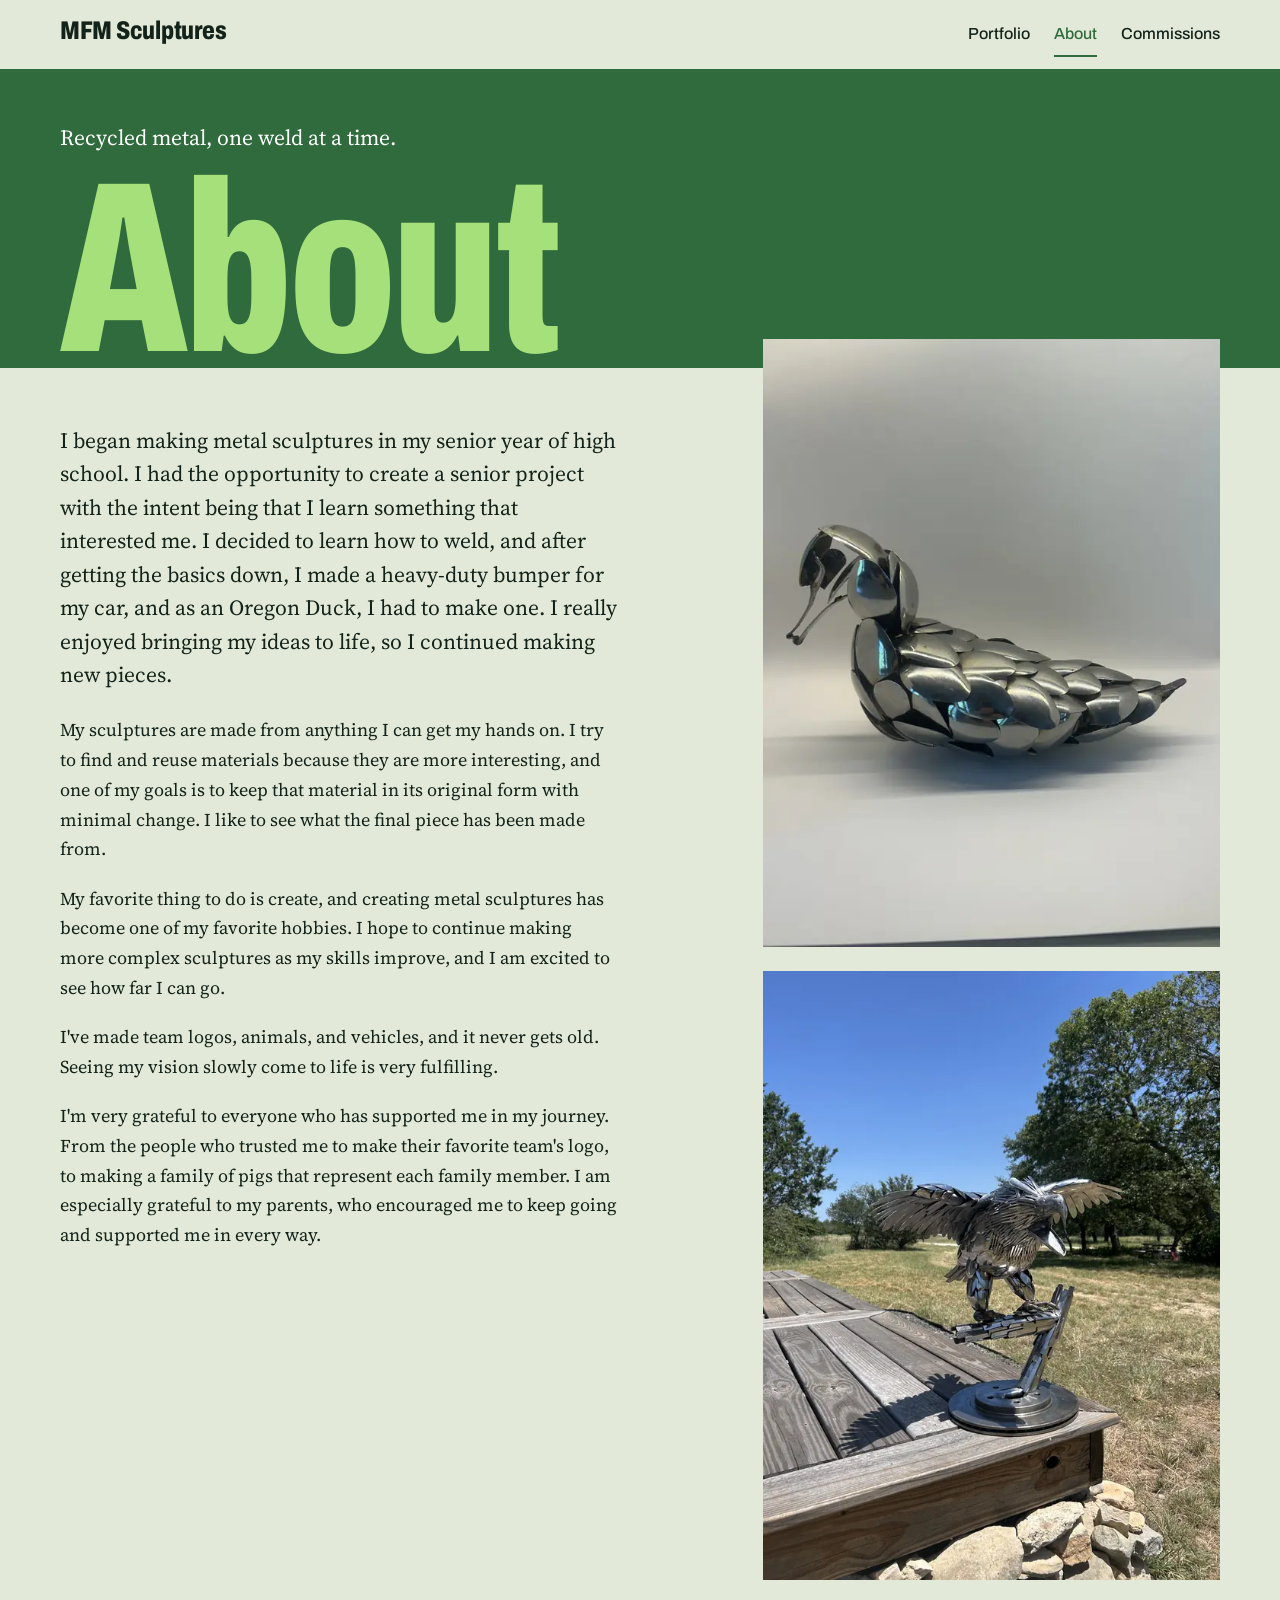
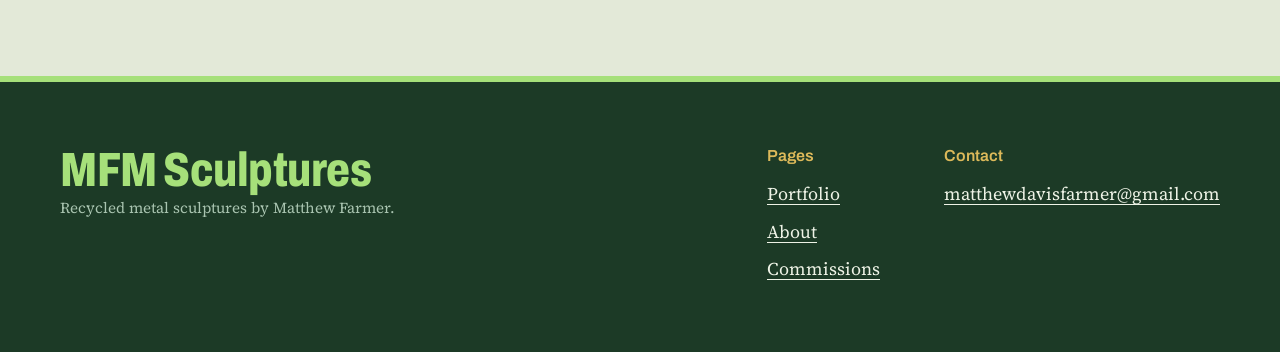
==== commit 9838788f: "Bring back the green version (PR #2) as the starting point Co-Authored-By: Claude Sonnet 5.5 <norepl" ====
--- a/about.html
+++ b/about.html
@@ -5,7 +5,7 @@
   <meta name="viewport" content="width=device-width, initial-scale=1">
   <title>About | MFM Sculptures</title>
   <meta name="description" content="Matthew Farmer started welding for a high school senior project and now builds recycled metal sculptures, from team logos to animals and vehicles.">
-  <meta name="theme-color" content="#1d2327">
+  <meta name="theme-color" content="#1c3a26">
   <link rel="canonical" href="https://mdf2023.github.io/mfm-sculptures/about.html">
   <link rel="icon" href="favicon.svg" type="image/svg+xml">
   <meta property="og:type" content="website">
@@ -19,7 +19,7 @@
   <link rel="stylesheet" href="css/style.css">
 </head>
 <body>
-  <a class="skip-link" href="#main">Skip to content</a>
+  <a class="skip-link" href="#main">Skip to Content</a>
   <header class="site-header">
     <div class="site-header__inner">
       <a class="wordmark" href="index.html">MFM Sculptures</a>
@@ -31,14 +31,18 @@
     </div>
   </header>
   <main id="main">
-    <section class="section section--tight-top" aria-labelledby="page-title">
+    <section class="band" aria-labelledby="page-title">
+      <div class="wrap">
+        <p class="band__lede">Recycled metal, one weld at a time.</p>
+        <h1 class="band__title" id="page-title">About</h1>
+      </div>
+    </section>
+
+    <section class="section section--flush">
       <div class="wrap">
         <div class="split">
           <div>
-            <div class="page-head">
-              <h1 class="h1" id="page-title">About</h1>
-            </div>
-            <div class="prose">
+            <div class="prose prose--first">
               <p class="bio-first">I began making metal sculptures in my senior year of high school. I had the opportunity to create a senior project with the intent being that I learn something that interested me. I decided to learn how to weld, and after getting the basics down, I made a heavy-duty bumper for my car, and as an Oregon Duck, I had to make one. I really enjoyed bringing my ideas to life, so I continued making new pieces.</p>
               <p>My sculptures are made from anything I can get my hands on. I try to find and reuse materials because they are more interesting, and one of my goals is to keep that material in its original form with minimal change. I like to see what the final piece has been made from.</p>
               <p>My favorite thing to do is create, and creating metal sculptures has become one of my favorite hobbies. I hope to continue making more complex sculptures as my skills improve, and I am excited to see how far I can go.</p>
@@ -46,7 +50,7 @@
               <p>I'm very grateful to everyone who has supported me in my journey. From the people who trusted me to make their favorite team's logo, to making a family of pigs that represent each family member. I am especially grateful to my parents, who encouraged me to keep going and supported me in every way.</p>
             </div>
           </div>
-          <div class="split__photos">
+          <div class="split__photos pull">
             <figure><img src="img/duck-side-800.webp" srcset="img/duck-side-800.webp 600w, img/duck-side-1600.webp 1200w" sizes="(min-width: 900px) 40vw, 92vw" width="1200" height="1600" alt="Duck sculpture made from spoons" loading="lazy" decoding="async"></figure>
             <figure><img src="img/eagle-left-800.webp" srcset="img/eagle-left-800.webp 600w, img/eagle-left-1600.webp 1200w" sizes="(min-width: 900px) 40vw, 92vw" width="1200" height="1600" alt="Bald eagle sculpture outdoors on a wooden deck" loading="lazy" decoding="async"></figure>
           </div>
--- a/css/style.css
+++ b/css/style.css
@@ -1,6 +1,7 @@
 /* MFM Sculptures
-   Palette comes from the work: shop-floor concrete, mill-scale steel, and the
-   heat-tint blues and straws that show up on welded steel. */
+   Palette: forest greens (the original site green, pushed further), a bright
+   leaf green for big type on dark, and the straw yellow of heat-tinted steel.
+   The blue-to-straw heat tints survive only in the build-step markers. */
 
 @font-face {
   font-family: "Archivo";
@@ -18,14 +19,16 @@
 }
 
 :root {
-  --ground: #d4d5d0;
-  --ground-line: #b5b8b1;
-  --ink: #1d2327;
-  --ink-soft: #48525a;
-  --scale: #2b343a;
-  --on-scale: #e6e8e4;
-  --steel: #9aa3a8;
-  --temper: #2b4294;
+  --ground: #e3e9d8;
+  --ground-line: #b8c5a9;
+  --ink: #13231a;
+  --ink-soft: #3b5243;
+  --scale: #1c3a26;
+  --on-scale: #eef3e6;
+  --steel: #a9c4b0;
+  --green: #2f6b3c;
+  --link: #1d5a2f;
+  --leaf: #a6e07a;
   --straw: #dcb95a;
 
   --display: "Archivo", "Arial Narrow", "Helvetica Neue", Arial, sans-serif;
@@ -71,12 +74,12 @@
 }
 
 a {
-  color: var(--temper);
+  color: var(--link);
   text-underline-offset: 0.2em;
 }
 
 :focus-visible {
-  outline: 3px solid var(--temper);
+  outline: 3px solid var(--link);
   outline-offset: 3px;
 }
 
@@ -114,8 +117,42 @@
 }
 
 .section--scale {
+  position: relative;
+  overflow: hidden;
   background: var(--scale);
   color: var(--on-scale);
+}
+
+/* Outlined ghost word behind the steps; the step photos cover its lower part. */
+.section--scale::before {
+  content: "Build";
+  content: "Build" / "";
+  position: absolute;
+  right: -0.03em;
+  bottom: 0.05em;
+  color: transparent;
+  font: 800 clamp(9rem, 30vw, 26rem) / 0.8 var(--display);
+  font-stretch: 66%;
+  letter-spacing: -0.02em;
+  -webkit-text-stroke: 2px rgba(166, 224, 122, 0.38);
+  pointer-events: none;
+}
+
+.section--scale .wrap {
+  position: relative;
+}
+
+.section--green {
+  background: var(--green);
+  color: #fff;
+}
+
+.section--green .button--straw:hover {
+  color: var(--ink);
+}
+
+.section--flush {
+  padding-top: 0;
 }
 
 .section--tight-top {
@@ -152,9 +189,15 @@
 }
 
 .h2 {
-  font-size: clamp(2rem, 4.4vw, 3.25rem);
-  line-height: 1;
-  font-stretch: 76%;
+  color: var(--green);
+  font-size: clamp(2.6rem, 7vw, 5.75rem);
+  line-height: 0.92;
+  font-stretch: 70%;
+}
+
+.section--scale .h2,
+.section--green .h2 {
+  color: var(--leaf);
 }
 
 .lede {
@@ -165,7 +208,7 @@
 /* Header */
 
 .site-header {
-  border-bottom: 1px solid var(--ground-line);
+  border-bottom: 6px solid var(--green);
 }
 
 .site-header__inner {
@@ -202,11 +245,12 @@
 }
 
 .site-nav a:hover {
-  border-bottom-color: var(--steel);
+  border-bottom-color: var(--green);
 }
 
 .site-nav a[aria-current="page"] {
-  border-bottom-color: var(--ink);
+  border-bottom-color: var(--green);
+  color: var(--green);
 }
 
 /* Buttons */
@@ -224,19 +268,20 @@
 }
 
 .button:hover {
-  border-color: var(--temper);
-  color: var(--temper);
+  border-color: var(--link);
+  color: var(--link);
 }
 
 .button--solid {
+  border-color: var(--green);
+  background: var(--green);
+  color: #fff;
+}
+
+.button--solid:hover {
+  border-color: var(--ink);
   background: var(--ink);
-  color: var(--ground);
-}
-
-.button--solid:hover {
-  border-color: var(--temper);
-  background: var(--temper);
-  color: #f3f4f0;
+  color: #fff;
 }
 
 .button--straw {
@@ -257,48 +302,53 @@
   gap: 0.75rem;
 }
 
-/* Hero (home) */
+/* Hero (home): the headline is huge and the photo sits on top of its right
+   edge, so the last letters of some lines are covered but still readable. */
 
 .hero {
   display: grid;
-  gap: 2rem;
-  align-items: end;
   max-width: var(--max);
   margin: 0 auto;
-  padding: clamp(1.5rem, 5vw, 4rem) var(--gutter) clamp(2.5rem, 6vw, 5rem);
-}
-
-@media (min-width: 860px) {
-  .hero {
-    grid-template-columns: minmax(0, 5fr) minmax(0, 6fr);
-    gap: clamp(2rem, 5vw, 4.5rem);
-  }
+  padding: clamp(1.5rem, 4vw, 3rem) var(--gutter) clamp(3rem, 7vw, 6rem);
 }
 
 .hero__title {
-  margin: 0 0 1.25rem;
-  font: 800 clamp(3rem, 7.6vw, 6.4rem) / 0.9 var(--display);
-  font-stretch: 68%;
+  order: 0;
+  position: relative;
+  z-index: 0;
+  margin: 0;
+  color: var(--green);
+  font: 800 clamp(3.5rem, 11.5vw, 10rem) / 0.86 var(--display);
+  font-stretch: 66%;
   letter-spacing: -0.015em;
   text-wrap: balance;
+}
+
+.hero__photo {
+  order: 1;
+  position: relative;
+  z-index: 1;
+  margin: 0 0.9rem 0 0;
+  background: var(--ground-line);
+  box-shadow: 0.9rem 0.9rem 0 var(--leaf);
+}
+
+.hero__body {
+  order: 2;
+  padding-top: 2rem;
 }
 
 .hero__lede {
   max-width: 32ch;
   margin: 0 0 1.75rem;
-  font-size: 1.25rem;
-  line-height: 1.5;
+  font-size: 1.35rem;
+  line-height: 1.45;
 }
 
 .hero__note {
   margin: 1.25rem 0 0;
   color: var(--ink-soft);
   font-size: 1rem;
-}
-
-.hero__photo {
-  margin: 0;
-  background: var(--ground-line);
 }
 
 .hero__photo img {
@@ -306,6 +356,31 @@
   aspect-ratio: 4 / 5;
   object-fit: cover;
   object-position: 50% 40%;
+}
+
+@media (min-width: 860px) {
+  .hero {
+    grid-template-columns: repeat(12, minmax(0, 1fr));
+    column-gap: 1.5rem;
+  }
+
+  .hero__title {
+    grid-column: 1 / 10;
+    grid-row: 1;
+  }
+
+  .hero__photo {
+    grid-column: 8 / 13;
+    grid-row: 1 / span 2;
+    align-self: start;
+    margin: 1.5rem 0.9rem 0 0;
+  }
+
+  .hero__body {
+    grid-column: 1 / 7;
+    grid-row: 2;
+    padding-top: 2.25rem;
+  }
 }
 
 /* One orchestrated moment on load: the photo wipes up, the headline rises. */
@@ -355,7 +430,7 @@
 .parts__row {
   display: grid;
   gap: 0.15rem 2rem;
-  padding: 1rem 0.25rem;
+  padding: 1rem 0.75rem;
   border-top: 1px solid var(--ink);
   color: var(--ink);
   text-decoration: none;
@@ -369,20 +444,28 @@
 }
 
 .parts__piece {
-  font: 700 clamp(1.4rem, 3vw, 1.9rem) / 1.1 var(--display);
-  font-stretch: 80%;
+  font: 800 clamp(2rem, 5.5vw, 3.75rem) / 0.95 var(--display);
+  font-stretch: 70%;
 }
 
 .parts__made {
   color: var(--ink-soft);
 }
 
-.parts__row:hover .parts__piece {
-  color: var(--temper);
-}
-
-.parts__row:hover {
-  background: rgba(29, 35, 39, 0.05);
+.parts__row:hover,
+.parts__row:focus-visible {
+  background: var(--green);
+  color: var(--on-scale);
+}
+
+.parts__row:hover .parts__piece,
+.parts__row:focus-visible .parts__piece {
+  color: var(--leaf);
+}
+
+.parts__row:hover .parts__made,
+.parts__row:focus-visible .parts__made {
+  color: var(--on-scale);
 }
 
 /* Photo buttons (open the viewer) */
@@ -597,8 +680,9 @@
 .tile__title {
   display: block;
   margin-top: 0.75rem;
-  font: 700 1.5rem/1.1 var(--display);
-  font-stretch: 80%;
+  color: var(--green);
+  font: 800 clamp(1.9rem, 3vw, 2.5rem) / 1 var(--display);
+  font-stretch: 70%;
 }
 
 .tile__made {
@@ -612,7 +696,7 @@
 .tile__count {
   display: block;
   margin-top: 0.4rem;
-  color: var(--temper);
+  color: var(--link);
   font: 500 0.95rem/1 var(--display);
 }
 
@@ -656,8 +740,12 @@
 .notice {
   margin-bottom: clamp(2rem, 5vw, 3.5rem);
   padding: clamp(1.5rem, 4vw, 2.75rem);
-  background: var(--scale);
-  color: var(--on-scale);
+  background: var(--leaf);
+  color: var(--ink);
+}
+
+.notice .h2 {
+  color: var(--scale);
 }
 
 .notice .h2 {
@@ -741,7 +829,8 @@
 /* Footer */
 
 .site-footer {
-  background: var(--ink);
+  border-top: 6px solid var(--leaf);
+  background: var(--scale);
   color: var(--on-scale);
 }
 
@@ -761,14 +850,14 @@
 }
 
 .site-footer .wordmark {
-  color: var(--on-scale);
+  color: var(--leaf);
   font-size: clamp(2rem, 5vw, 3rem);
 }
 
 .site-footer h2 {
   margin: 0 0 0.6rem;
   font: 600 1rem/1.2 var(--display);
-  color: var(--steel);
+  color: var(--straw);
 }
 
 .site-footer ul {
@@ -803,12 +892,12 @@
   margin: 0;
   padding: 0;
   border: 0;
-  background: rgba(24, 29, 33, 0.97);
+  background: rgba(12, 28, 19, 0.97);
   color: var(--on-scale);
 }
 
 .viewer::backdrop {
-  background: rgba(24, 29, 33, 0.97);
+  background: rgba(12, 28, 19, 0.97);
 }
 
 .viewer[open] {
@@ -874,7 +963,7 @@
   transform: translateY(-50%);
   border: 2px solid var(--steel);
   border-radius: 2px;
-  background: rgba(24, 29, 33, 0.75);
+  background: rgba(12, 28, 19, 0.75);
   color: var(--on-scale);
   cursor: pointer;
 }
@@ -926,3 +1015,47 @@
 .prose .h2 {
   margin-bottom: 1rem;
 }
+
+
+/* Page bands: a full-width green strip with a giant page title. The content
+   below is pulled up over the bottom of the title, so the first photos (or the
+   notice box) cover the letters' feet while the word stays easy to read. */
+
+.band {
+  --pull: clamp(0.5rem, 2.3vw, 2rem);
+  background: var(--green);
+  color: #fff;
+  padding: clamp(1.5rem, 4vw, 3rem) 0 0;
+}
+
+.band__lede {
+  max-width: 34ch;
+  margin: 0 0 clamp(0.5rem, 2vw, 1.25rem);
+  font-size: 1.35rem;
+  line-height: 1.4;
+}
+
+.band__title {
+  position: relative;
+  z-index: 0;
+  margin: 0;
+  color: var(--leaf);
+  font: 800 clamp(4.25rem, 19vw, 16rem) / 0.8 var(--display);
+  font-stretch: 66%;
+  letter-spacing: -0.015em;
+}
+
+.pull {
+  position: relative;
+  z-index: 1;
+  margin-top: calc(var(--pull, clamp(0.5rem, 2.3vw, 2rem)) * -1);
+}
+
+.prose--first {
+  padding-top: clamp(2rem, 5vw, 3.5rem);
+}
+
+.band + .section--flush .notice.pull,
+.band + .section--flush .tiles.pull {
+  margin-top: calc(clamp(0.5rem, 2.3vw, 2rem) * -1);
+}
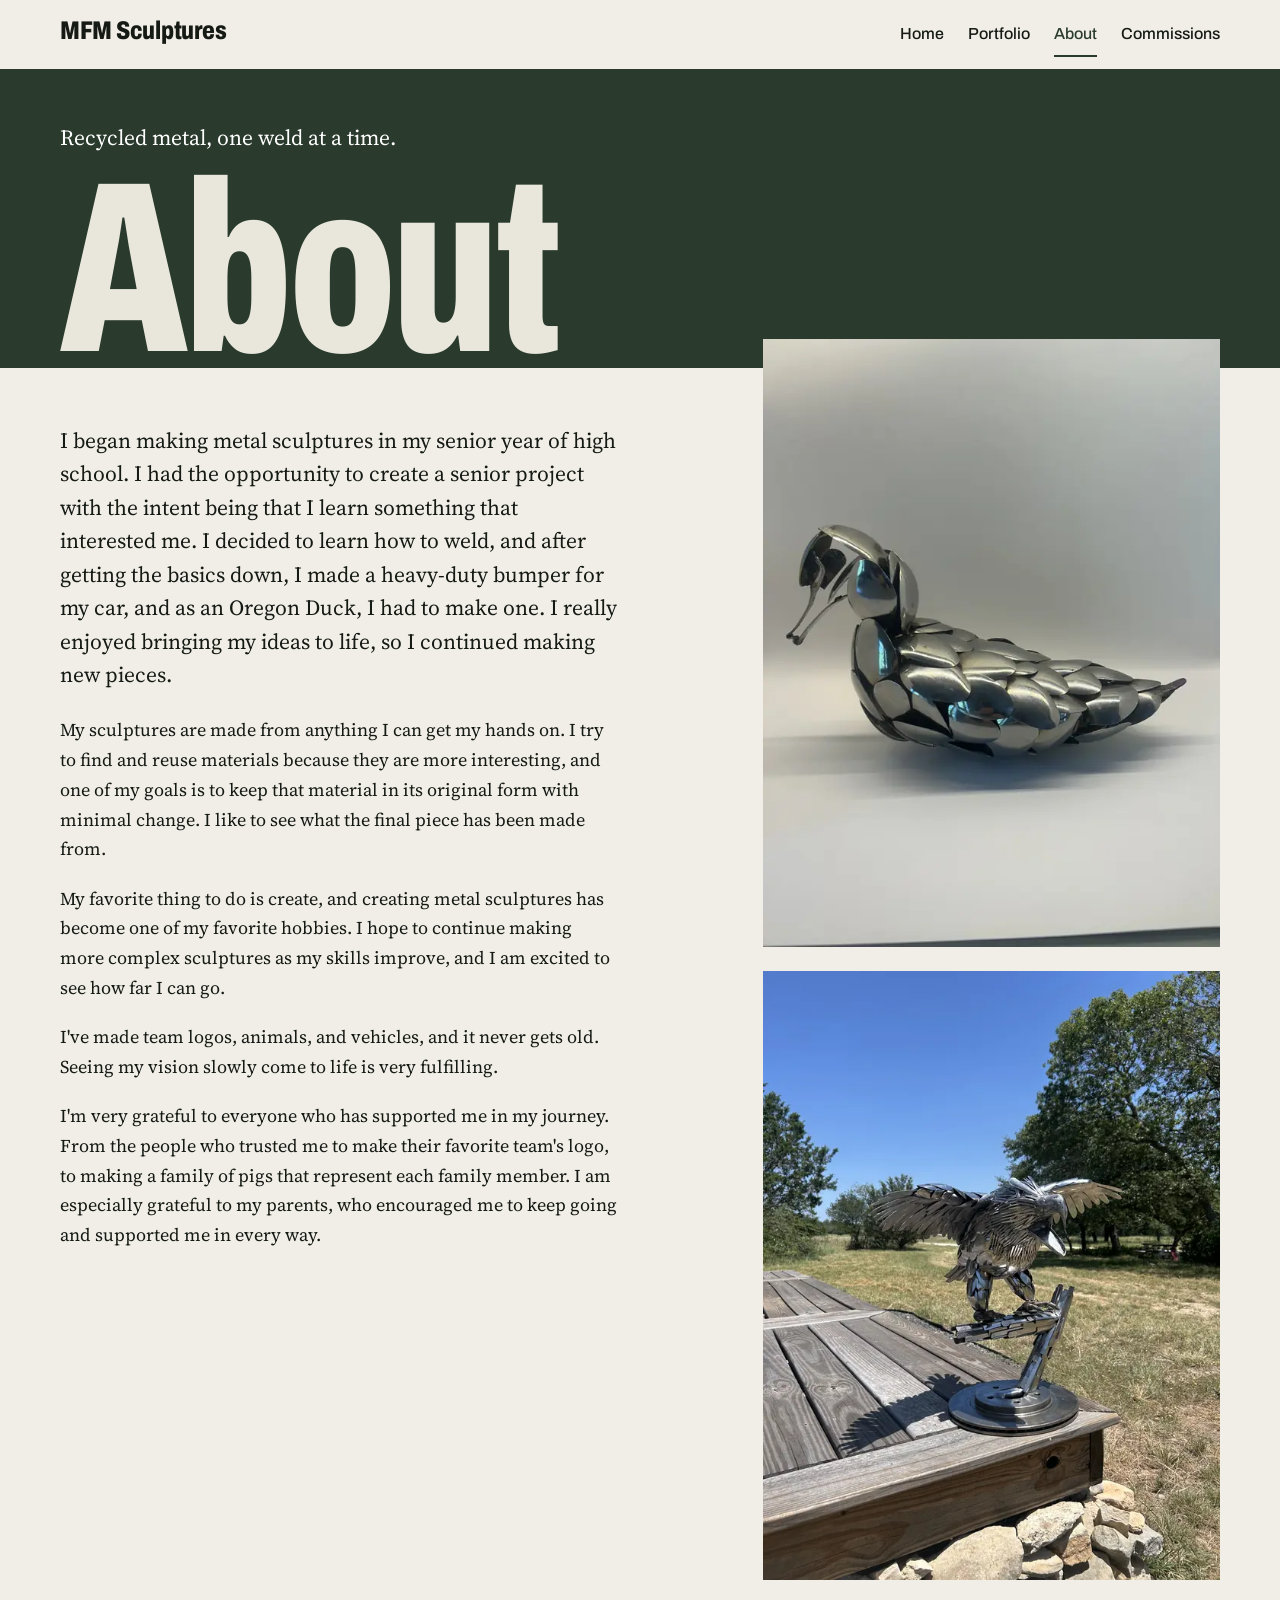
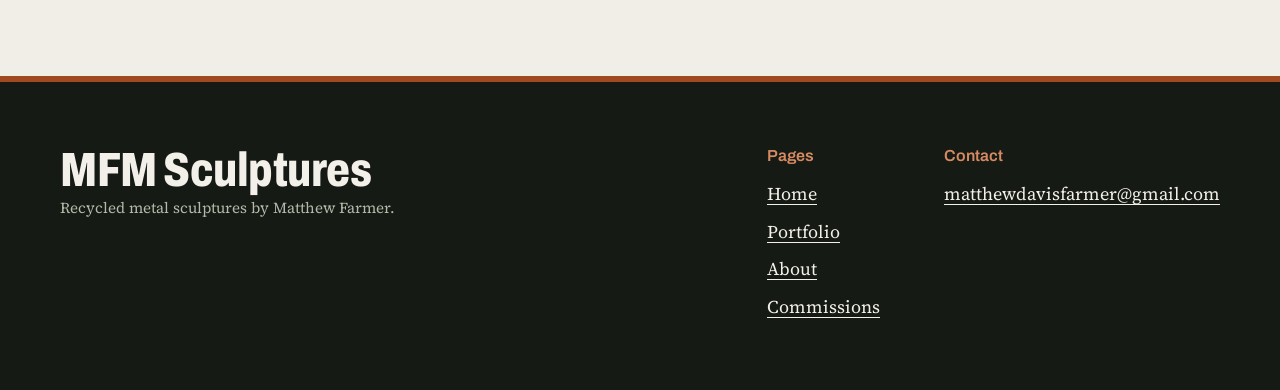
==== commit d78ae8e8: "Mute the palette and add a Home button to the menu - Palette is now near-black, deep forest green, m" ====
--- a/about.html
+++ b/about.html
@@ -5,7 +5,7 @@
   <meta name="viewport" content="width=device-width, initial-scale=1">
   <title>About | MFM Sculptures</title>
   <meta name="description" content="Matthew Farmer started welding for a high school senior project and now builds recycled metal sculptures, from team logos to animals and vehicles.">
-  <meta name="theme-color" content="#1c3a26">
+  <meta name="theme-color" content="#2a3b2e">
   <link rel="canonical" href="https://mdf2023.github.io/mfm-sculptures/about.html">
   <link rel="icon" href="favicon.svg" type="image/svg+xml">
   <meta property="og:type" content="website">
@@ -24,6 +24,7 @@
     <div class="site-header__inner">
       <a class="wordmark" href="index.html">MFM Sculptures</a>
       <nav class="site-nav" aria-label="Main">
+        <a href="index.html">Home</a>
         <a href="portfolio.html">Portfolio</a>
         <a href="about.html" aria-current="page">About</a>
         <a href="commissions.html">Commissions</a>
@@ -67,6 +68,7 @@
       <div>
         <h2>Pages</h2>
         <ul>
+          <li><a href="index.html">Home</a></li>
           <li><a href="portfolio.html">Portfolio</a></li>
           <li><a href="about.html">About</a></li>
           <li><a href="commissions.html">Commissions</a></li>
--- a/css/style.css
+++ b/css/style.css
@@ -1,7 +1,6 @@
 /* MFM Sculptures
-   Palette: forest greens (the original site green, pushed further), a bright
-   leaf green for big type on dark, and the straw yellow of heat-tinted steel.
-   The blue-to-straw heat tints survive only in the build-step markers. */
+   Palette: near-black, deep forest green, muted olive, and warm white, with
+   one rust accent (the color of heat-tinted steel) used in small doses. */
 
 @font-face {
   font-family: "Archivo";
@@ -19,17 +18,18 @@
 }
 
 :root {
-  --ground: #e3e9d8;
-  --ground-line: #b8c5a9;
-  --ink: #13231a;
-  --ink-soft: #3b5243;
-  --scale: #1c3a26;
-  --on-scale: #eef3e6;
-  --steel: #a9c4b0;
-  --green: #2f6b3c;
-  --link: #1d5a2f;
-  --leaf: #a6e07a;
-  --straw: #dcb95a;
+  --ground: #f0eee6;
+  --ground-line: #cdc9ba;
+  --ink: #161a15;
+  --ink-soft: #4a5046;
+  --scale: #1d2a21;
+  --on-scale: #f2f0e8;
+  --steel: #b4b9a8;
+  --forest: #2a3b2e;
+  --olive: #66723f;
+  --link: #2a3b2e;
+  --accent: #a14a22;
+  --accent-soft: #d58a62;
 
   --display: "Archivo", "Arial Narrow", "Helvetica Neue", Arial, sans-serif;
   --text: "Source Serif 4", Georgia, "Times New Roman", serif;
@@ -86,7 +86,7 @@
 .on-scale :focus-visible,
 .site-footer :focus-visible,
 .viewer :focus-visible {
-  outline-color: var(--straw);
+  outline-color: var(--on-scale);
 }
 
 .skip-link {
@@ -134,7 +134,7 @@
   font: 800 clamp(9rem, 30vw, 26rem) / 0.8 var(--display);
   font-stretch: 66%;
   letter-spacing: -0.02em;
-  -webkit-text-stroke: 2px rgba(166, 224, 122, 0.38);
+  -webkit-text-stroke: 2px rgba(240, 238, 230, 0.22);
   pointer-events: none;
 }
 
@@ -142,13 +142,9 @@
   position: relative;
 }
 
-.section--green {
-  background: var(--green);
+.section--olive {
+  background: var(--olive);
   color: #fff;
-}
-
-.section--green .button--straw:hover {
-  color: var(--ink);
 }
 
 .section--flush {
@@ -189,15 +185,15 @@
 }
 
 .h2 {
-  color: var(--green);
+  color: var(--forest);
   font-size: clamp(2.6rem, 7vw, 5.75rem);
   line-height: 0.92;
   font-stretch: 70%;
 }
 
 .section--scale .h2,
-.section--green .h2 {
-  color: var(--leaf);
+.section--olive .h2 {
+  color: var(--on-scale);
 }
 
 .lede {
@@ -208,7 +204,7 @@
 /* Header */
 
 .site-header {
-  border-bottom: 6px solid var(--green);
+  border-bottom: 6px solid var(--forest);
 }
 
 .site-header__inner {
@@ -245,12 +241,13 @@
 }
 
 .site-nav a:hover {
-  border-bottom-color: var(--green);
+  border-bottom-color: var(--accent);
+  color: var(--accent);
 }
 
 .site-nav a[aria-current="page"] {
-  border-bottom-color: var(--green);
-  color: var(--green);
+  border-bottom-color: var(--forest);
+  color: var(--forest);
 }
 
 /* Buttons */
@@ -273,27 +270,27 @@
 }
 
 .button--solid {
-  border-color: var(--green);
-  background: var(--green);
+  border-color: var(--forest);
+  background: var(--forest);
   color: #fff;
 }
 
 .button--solid:hover {
+  border-color: var(--olive);
+  background: var(--olive);
+  color: #fff;
+}
+
+.button--light {
+  border-color: var(--on-scale);
+  background: var(--on-scale);
+  color: var(--ink);
+}
+
+.button--light:hover {
   border-color: var(--ink);
   background: var(--ink);
-  color: #fff;
-}
-
-.button--straw {
-  border-color: var(--straw);
-  background: var(--straw);
-  color: var(--ink);
-}
-
-.button--straw:hover {
-  border-color: #f0d68a;
-  background: #f0d68a;
-  color: var(--ink);
+  color: var(--on-scale);
 }
 
 .button-row {
@@ -317,7 +314,7 @@
   position: relative;
   z-index: 0;
   margin: 0;
-  color: var(--green);
+  color: var(--forest);
   font: 800 clamp(3.5rem, 11.5vw, 10rem) / 0.86 var(--display);
   font-stretch: 66%;
   letter-spacing: -0.015em;
@@ -330,7 +327,7 @@
   z-index: 1;
   margin: 0 0.9rem 0 0;
   background: var(--ground-line);
-  box-shadow: 0.9rem 0.9rem 0 var(--leaf);
+  box-shadow: 0.9rem 0.9rem 0 var(--olive);
 }
 
 .hero__body {
@@ -454,13 +451,14 @@
 
 .parts__row:hover,
 .parts__row:focus-visible {
-  background: var(--green);
+  background: var(--forest);
+  box-shadow: inset 6px 0 0 var(--accent);
   color: var(--on-scale);
 }
 
 .parts__row:hover .parts__piece,
 .parts__row:focus-visible .parts__piece {
-  color: var(--leaf);
+  color: #fff;
 }
 
 .parts__row:hover .parts__made,
@@ -531,15 +529,16 @@
   width: 3rem;
   height: 3rem;
   padding: 0;
-  border: 2px solid var(--straw);
+  border: 2px solid var(--on-scale);
   border-radius: 2px;
   background: transparent;
-  color: var(--straw);
+  color: var(--on-scale);
   cursor: pointer;
 }
 
 .icon-button:hover:not(:disabled) {
-  background: var(--straw);
+  background: var(--accent-soft);
+  border-color: var(--accent-soft);
   color: var(--ink);
 }
 
@@ -680,7 +679,7 @@
 .tile__title {
   display: block;
   margin-top: 0.75rem;
-  color: var(--green);
+  color: var(--forest);
   font: 800 clamp(1.9rem, 3vw, 2.5rem) / 1 var(--display);
   font-stretch: 70%;
 }
@@ -696,12 +695,13 @@
 .tile__count {
   display: block;
   margin-top: 0.4rem;
-  color: var(--link);
+  color: var(--accent);
   font: 500 0.95rem/1 var(--display);
 }
 
 .tile:hover .tile__title,
 .tile:focus-visible .tile__title {
+  color: var(--accent);
   text-decoration: underline;
   text-decoration-thickness: 2px;
   text-underline-offset: 0.2em;
@@ -740,12 +740,12 @@
 .notice {
   margin-bottom: clamp(2rem, 5vw, 3.5rem);
   padding: clamp(1.5rem, 4vw, 2.75rem);
-  background: var(--leaf);
-  color: var(--ink);
+  background: var(--olive);
+  color: #fff;
 }
 
 .notice .h2 {
-  color: var(--scale);
+  color: #fff;
 }
 
 .notice .h2 {
@@ -829,8 +829,8 @@
 /* Footer */
 
 .site-footer {
-  border-top: 6px solid var(--leaf);
-  background: var(--scale);
+  border-top: 6px solid var(--accent);
+  background: var(--ink);
   color: var(--on-scale);
 }
 
@@ -850,14 +850,14 @@
 }
 
 .site-footer .wordmark {
-  color: var(--leaf);
+  color: var(--on-scale);
   font-size: clamp(2rem, 5vw, 3rem);
 }
 
 .site-footer h2 {
   margin: 0 0 0.6rem;
   font: 600 1rem/1.2 var(--display);
-  color: var(--straw);
+  color: var(--accent-soft);
 }
 
 .site-footer ul {
@@ -892,12 +892,12 @@
   margin: 0;
   padding: 0;
   border: 0;
-  background: rgba(12, 28, 19, 0.97);
+  background: rgba(14, 17, 13, 0.97);
   color: var(--on-scale);
 }
 
 .viewer::backdrop {
-  background: rgba(12, 28, 19, 0.97);
+  background: rgba(14, 17, 13, 0.97);
 }
 
 .viewer[open] {
@@ -930,8 +930,8 @@
 }
 
 .viewer__close:hover {
-  border-color: var(--straw);
-  color: var(--straw);
+  border-color: var(--accent-soft);
+  color: var(--accent-soft);
 }
 
 .viewer__stage {
@@ -963,14 +963,14 @@
   transform: translateY(-50%);
   border: 2px solid var(--steel);
   border-radius: 2px;
-  background: rgba(12, 28, 19, 0.75);
+  background: rgba(14, 17, 13, 0.75);
   color: var(--on-scale);
   cursor: pointer;
 }
 
 .viewer__nav:hover {
-  border-color: var(--straw);
-  color: var(--straw);
+  border-color: var(--accent-soft);
+  color: var(--accent-soft);
 }
 
 .viewer__nav[hidden] {
@@ -1023,7 +1023,7 @@
 
 .band {
   --pull: clamp(0.5rem, 2.3vw, 2rem);
-  background: var(--green);
+  background: var(--forest);
   color: #fff;
   padding: clamp(1.5rem, 4vw, 3rem) 0 0;
 }
@@ -1039,7 +1039,7 @@
   position: relative;
   z-index: 0;
   margin: 0;
-  color: var(--leaf);
+  color: #e9e7dc;
   font: 800 clamp(4.25rem, 19vw, 16rem) / 0.8 var(--display);
   font-stretch: 66%;
   letter-spacing: -0.015em;
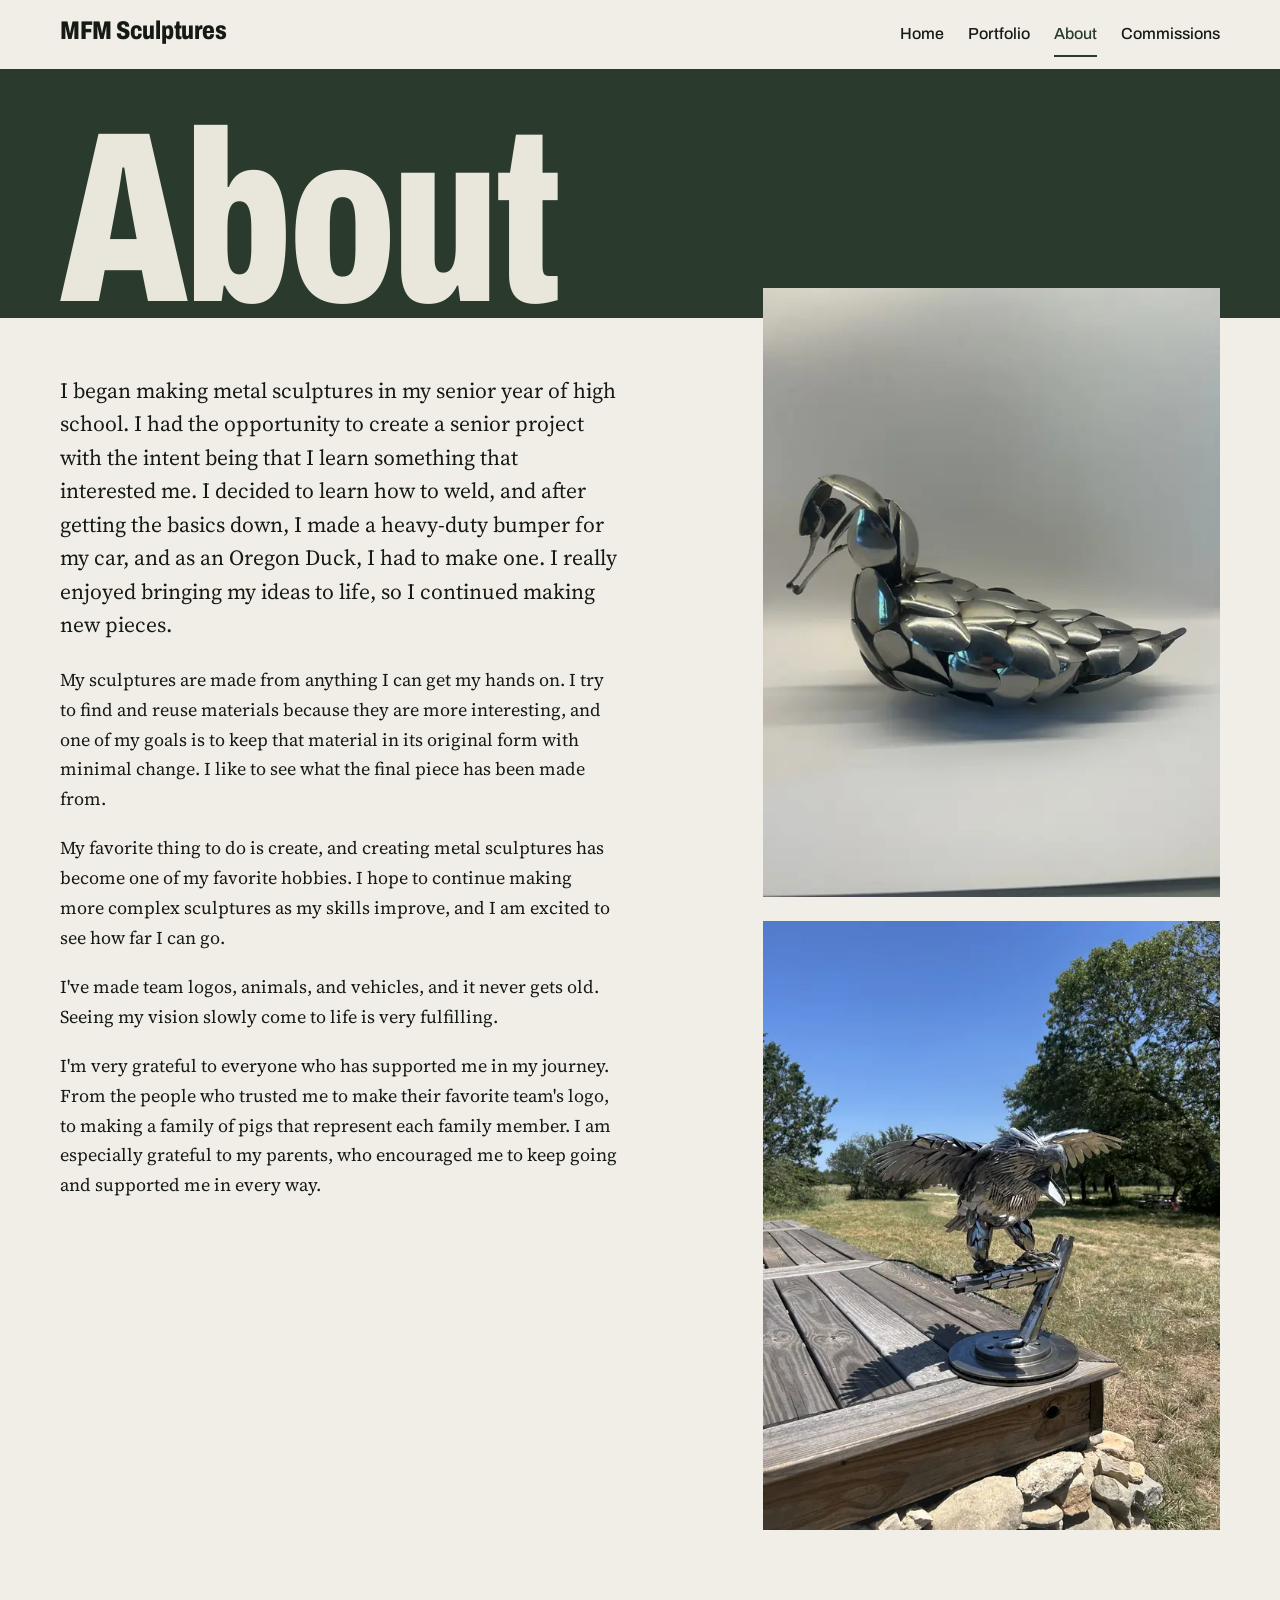
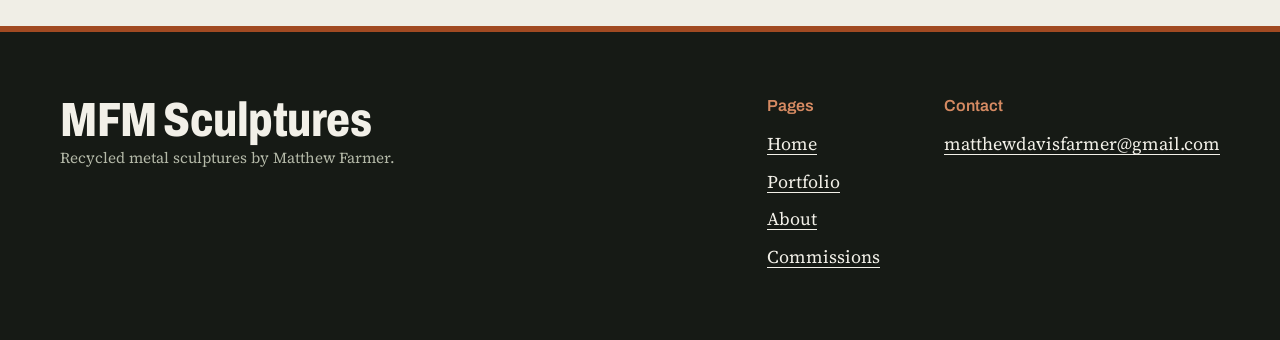
==== commit 4af76f04: "Remove the tagline under the page titles Co-Authored-By: Claude Sonnet 5.5 <noreply@anthropic.com> C" ====
--- a/about.html
+++ b/about.html
@@ -34,7 +34,6 @@
   <main id="main">
     <section class="band" aria-labelledby="page-title">
       <div class="wrap">
-        <p class="band__lede">Recycled metal, one weld at a time.</p>
         <h1 class="band__title" id="page-title">About</h1>
       </div>
     </section>
--- a/css/style.css
+++ b/css/style.css
@@ -634,24 +634,134 @@
   margin: 1rem 0 0;
 }
 
+/* Portfolio timeline: newest year at the top, oldest at the bottom */
+
+.timeline {
+  --rail: 3.25rem;
+  --dot: 0.9rem;
+}
+
+.year {
+  display: grid;
+  grid-template-columns: var(--rail) minmax(0, 1fr);
+  column-gap: clamp(0.75rem, 2.5vw, 1.75rem);
+}
+
+.year__label {
+  position: relative;
+  margin: 0;
+  padding: 0.25rem 0 2rem 1.25rem;
+  color: var(--forest);
+  font: 800 1.9rem / 1 var(--display);
+  font-stretch: 70%;
+  letter-spacing: 0.02em;
+  writing-mode: vertical-rl;
+  transform: rotate(180deg);
+  text-align: end;
+  align-self: start;
+}
+
+/* The line runs the full height of every year so the years join up. */
+.year::before {
+  content: "";
+  grid-column: 1;
+  grid-row: 1;
+  justify-self: start;
+  width: 3px;
+  margin-left: calc(var(--dot) / 2 - 1.5px);
+  background: var(--forest);
+}
+
+.year > * {
+  grid-row: 1;
+}
+
+.year__label {
+  grid-column: 1;
+}
+
+.year .tiles {
+  grid-column: 2;
+}
+
+/* The dot that marks where each year begins. */
+.year::after {
+  content: "";
+  grid-column: 1;
+  grid-row: 1;
+  justify-self: start;
+  align-self: start;
+  width: var(--dot);
+  height: var(--dot);
+  margin-top: 0.35rem;
+  border-radius: 50%;
+  background: var(--accent);
+  box-shadow: 0 0 0 4px var(--ground);
+}
+
+.year__label {
+  margin-left: calc(var(--dot) + 0.15rem);
+  padding-left: 0;
+  padding-top: 1.75rem;
+}
+
 .tiles {
-  columns: 1;
-  column-gap: 2rem;
-  margin: 0;
-  padding: 0;
+  display: grid;
+  grid-template-columns: minmax(0, 1fr);
+  gap: 0 2rem;
+  align-items: start;
+  margin: 0;
+  padding: 0 0 0.5rem;
   list-style: none;
 }
 
 @media (min-width: 600px) {
   .tiles {
-    columns: 2;
+    grid-template-columns: repeat(2, minmax(0, 1fr));
   }
 }
 
 @media (min-width: 1000px) {
   .tiles {
-    columns: 3;
-  }
+    grid-template-columns: repeat(3, minmax(0, 1fr));
+  }
+}
+
+@media (min-width: 760px) {
+  .timeline {
+    --rail: 9.5rem;
+  }
+
+  .year__label {
+    margin-left: calc(var(--dot) + 0.9rem);
+    padding-top: 0;
+    writing-mode: horizontal-tb;
+    transform: none;
+    text-align: start;
+    font-size: clamp(3rem, 6vw, 4.5rem);
+  }
+
+  .year::after {
+    margin-top: calc(clamp(3rem, 6vw, 4.5rem) / 2 - var(--dot) / 2);
+  }
+}
+
+.year:first-child::before,
+.year:first-child::after,
+.year:first-child .year__label {
+  position: relative;
+}
+
+.year:first-child::before {
+  margin-top: 2.5rem;
+}
+
+.year:first-child::after {
+  top: 2.5rem;
+}
+
+.year:first-child .year__label {
+  top: 2.5rem;
 }
 
 .tiles__item {
@@ -1056,6 +1166,6 @@
 }
 
 .band + .section--flush .notice.pull,
-.band + .section--flush .tiles.pull {
+.band + .section--flush .timeline.pull {
   margin-top: calc(clamp(0.5rem, 2.3vw, 2rem) * -1);
 }
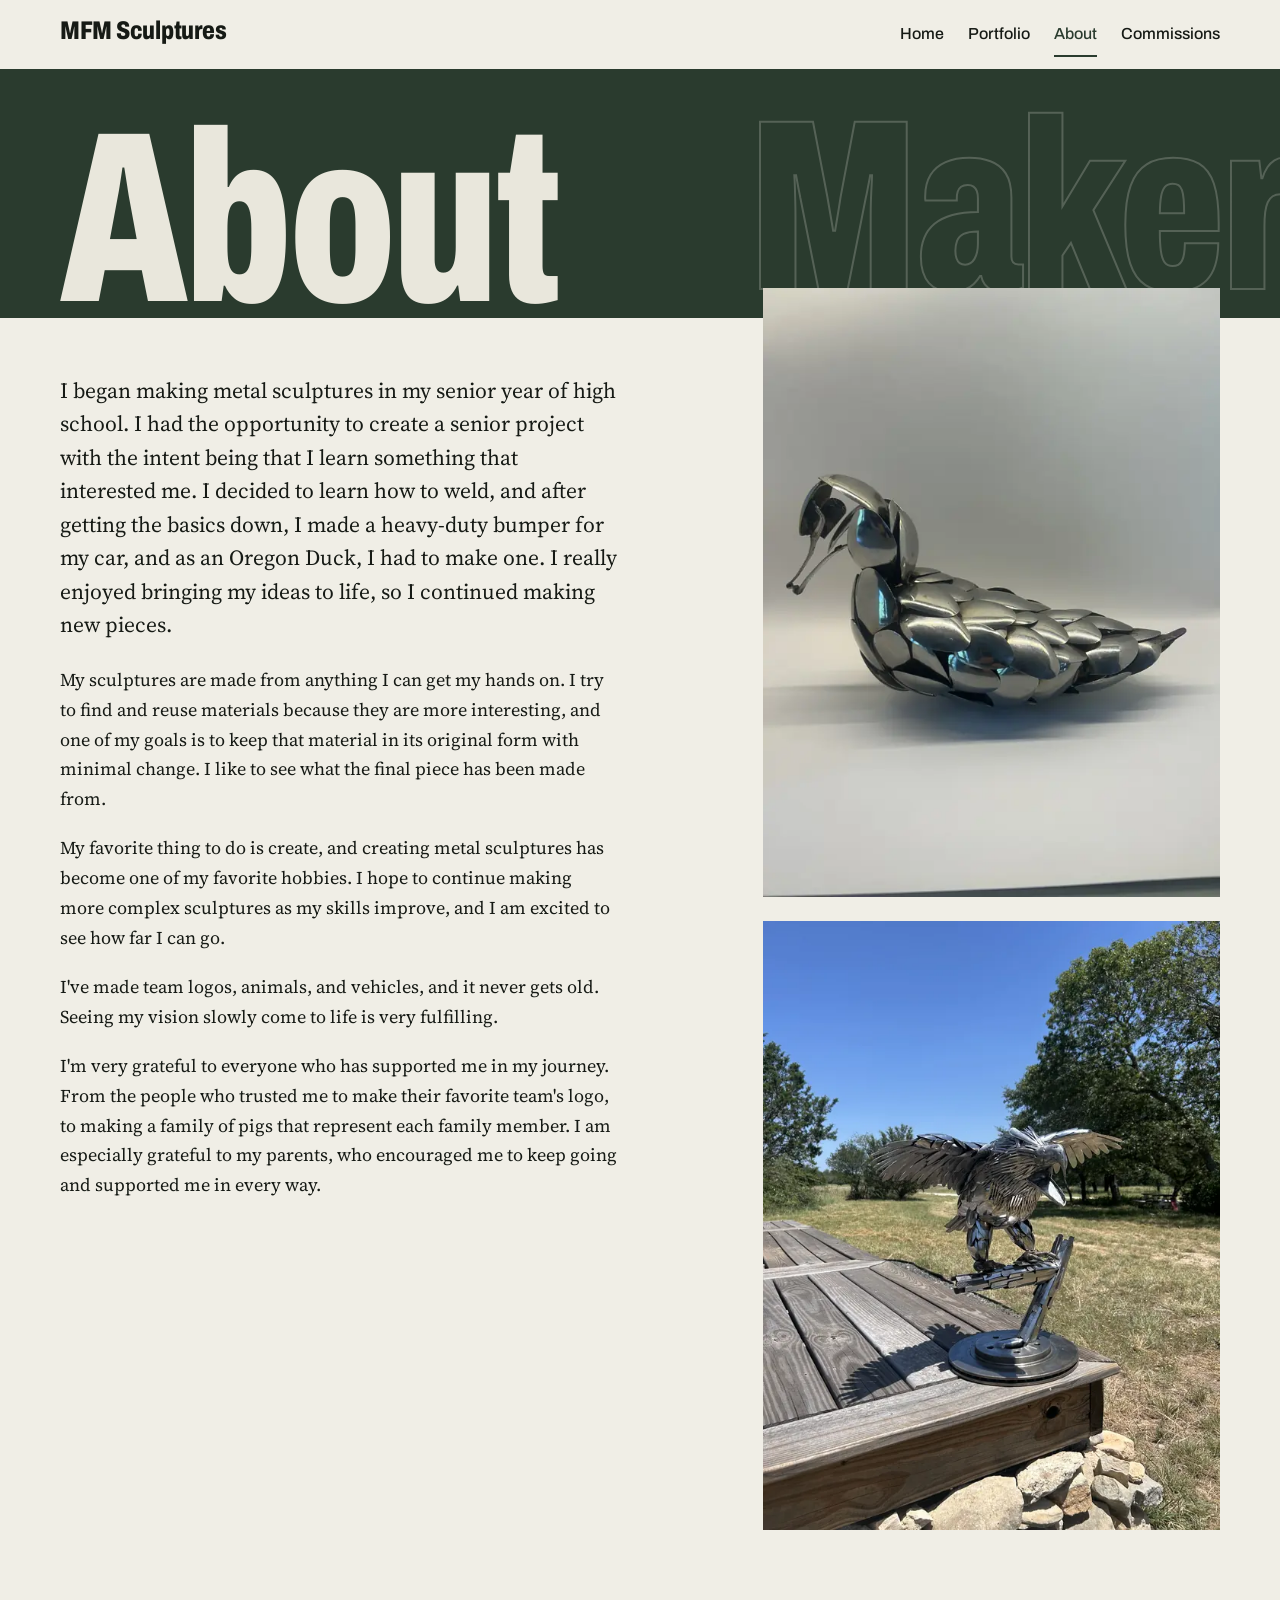
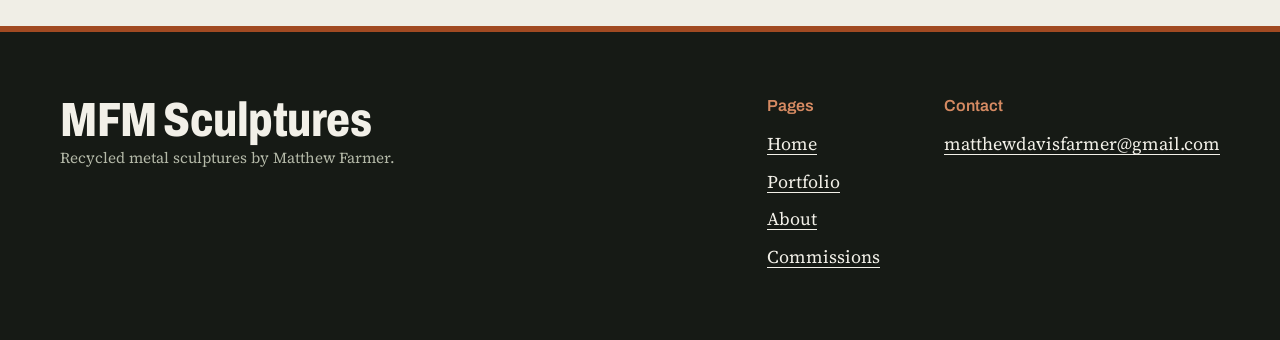
==== commit 3e891b5f: "Add ghost words to the Portfolio, About, and Commissions banners Co-Authored-By: Claude Sonnet 5.5 <" ====
--- a/about.html
+++ b/about.html
@@ -32,7 +32,7 @@
     </div>
   </header>
   <main id="main">
-    <section class="band" aria-labelledby="page-title">
+    <section class="band" data-ghost="Maker" aria-labelledby="page-title">
       <div class="wrap">
         <h1 class="band__title" id="page-title">About</h1>
       </div>
--- a/css/style.css
+++ b/css/style.css
@@ -348,11 +348,82 @@
   font-size: 1rem;
 }
 
-.hero__photo img {
+.hero__slides {
+  position: relative;
+  aspect-ratio: 4 / 5;
+  overflow: hidden;
+}
+
+/* Every slide is stacked in the same spot; only the active one is visible. */
+.hero__slide {
+  position: absolute;
+  inset: 0;
   width: 100%;
-  aspect-ratio: 4 / 5;
+  height: 100%;
   object-fit: cover;
-  object-position: 50% 40%;
+  object-position: 50% 45%;
+  opacity: 0;
+  transition: opacity 900ms ease;
+}
+
+.hero__slide.is-active {
+  opacity: 1;
+}
+
+.hero__caption {
+  position: absolute;
+  left: 0;
+  right: 0;
+  bottom: 0;
+  display: flex;
+  align-items: center;
+  justify-content: space-between;
+  gap: 1rem;
+  padding: 0.6rem 0.75rem;
+  background: linear-gradient(to top, rgba(22, 26, 21, 0.75), rgba(22, 26, 21, 0));
+  color: #fff;
+  pointer-events: none;
+}
+
+.hero__name {
+  font: 800 1.25rem / 1 var(--display);
+  font-stretch: 70%;
+  letter-spacing: 0.02em;
+}
+
+.hero__pause {
+  display: grid;
+  place-items: center;
+  width: 2.5rem;
+  height: 2.5rem;
+  padding: 0;
+  border: 2px solid #fff;
+  border-radius: 50%;
+  background: rgba(22, 26, 21, 0.45);
+  color: #fff;
+  cursor: pointer;
+  pointer-events: auto;
+}
+
+.hero__pause:hover,
+.hero__pause:focus-visible {
+  background: var(--accent);
+  border-color: var(--accent);
+}
+
+.hero__icon {
+  width: 1rem;
+  height: 1rem;
+  fill: currentColor;
+}
+
+.hero__icon--play,
+.hero__pause[aria-pressed="true"] .hero__icon--pause {
+  display: none;
+}
+
+.hero__pause[aria-pressed="true"] .hero__icon--play {
+  display: block;
 }
 
 @media (min-width: 860px) {
@@ -382,7 +453,7 @@
 
 /* One orchestrated moment on load: the photo wipes up, the headline rises. */
 @media (prefers-reduced-motion: no-preference) {
-  .hero__photo img {
+  .hero__slides {
     animation: wipe 1100ms cubic-bezier(0.2, 0.7, 0.2, 1) both;
   }
 
@@ -411,10 +482,35 @@
   }
 }
 
+/* Banner (home): a wide photo that runs edge to edge under the hero. */
+
+.banner {
+  margin: 0;
+}
+
+.banner img {
+  display: block;
+  width: 100%;
+  /* Banner height: width / height. Bigger first number = shorter banner
+     (3 / 1 is tall, 5 / 1 is medium, 8 / 1 is a thin strip). */
+  aspect-ratio: 6 / 1;
+  object-fit: cover;
+}
+
+@media (max-width: 600px) {
+  .banner img {
+    aspect-ratio: 4 / 1;
+  }
+}
+
 /* Parts list (home) */
 
 .parts__intro {
   margin: 1rem 0 2.25rem;
+}
+
+.h2 + .parts {
+  margin-top: 1.5rem;
 }
 
 .parts {
@@ -484,6 +580,9 @@
 }
 
 .eagle__text {
+  /* max-width: none lets the paragraph stretch to the full width of the
+     photos below it. Delete this line to go back to a narrow text column. */
+  max-width: none;
   margin: 1rem 0 2rem;
 }
 
@@ -708,7 +807,7 @@
 .tiles {
   display: grid;
   grid-template-columns: minmax(0, 1fr);
-  gap: 0 2rem;
+  gap: 0 1.25rem;
   align-items: start;
   margin: 0;
   padding: 0 0 0.5rem;
@@ -729,7 +828,7 @@
 
 @media (min-width: 760px) {
   .timeline {
-    --rail: 9.5rem;
+    --rail: 9rem;
   }
 
   .year__label {
@@ -753,15 +852,15 @@
 }
 
 .year:first-child::before {
-  margin-top: 2.5rem;
+  margin-top: 1.25rem;
 }
 
 .year:first-child::after {
-  top: 2.5rem;
+  top: 1.25rem;
 }
 
 .year:first-child .year__label {
-  top: 2.5rem;
+  top: 1.25rem;
 }
 
 .tiles__item {
@@ -783,7 +882,26 @@
 
 .tile__photo {
   display: block;
+  /* Every tile photo is cropped to the same square so the grid looks even.
+     Change 1 / 1 to 4 / 5 for taller tiles, or 4 / 3 for wider ones. */
+  aspect-ratio: 1 / 1;
+  overflow: hidden;
   background: var(--ground-line);
+}
+
+.tile__photo img {
+  display: block;
+  width: 100%;
+  height: 100%;
+  object-fit: cover;
+}
+
+.wrap--wide {
+  /* Wider than the normal page width, with less side padding, so the
+     portfolio photos can be bigger on large screens. */
+  max-width: 1560px;
+  padding-left: clamp(1rem, 2.5vw, 2rem);
+  padding-right: clamp(1rem, 2.5vw, 2rem);
 }
 
 .tile__title {
@@ -1138,6 +1256,29 @@
   padding: clamp(1.5rem, 4vw, 3rem) 0 0;
 }
 
+/* Outlined ghost word in a page banner. The word comes from the band's
+   data-ghost="..." in the HTML, so you change it there, not here. The
+   photos below cover the lower part of it, like the build section. */
+.band[data-ghost] {
+  position: relative;
+  overflow: hidden;
+}
+
+.band[data-ghost]::before {
+  content: attr(data-ghost);
+  content: attr(data-ghost) / "";
+  position: absolute;
+  right: -0.03em;
+  bottom: 0.05em;
+  color: transparent;
+  /* Same size as the page title so the word fits inside the banner. */
+  font: 800 clamp(4.25rem, 19vw, 16rem) / 0.8 var(--display);
+  font-stretch: 66%;
+  letter-spacing: -0.015em;
+  -webkit-text-stroke: 2px rgba(240, 238, 230, 0.22);
+  pointer-events: none;
+}
+
 .band__lede {
   max-width: 34ch;
   margin: 0 0 clamp(0.5rem, 2vw, 1.25rem);
@@ -1167,5 +1308,7 @@
 
 .band + .section--flush .notice.pull,
 .band + .section--flush .timeline.pull {
-  margin-top: calc(clamp(0.5rem, 2.3vw, 2rem) * -1);
-}
+  /* How far the first photos overlap the page title. Make the -0.35 bigger
+     (up to -1) for more overlap, smaller (down to 0) for none. */
+  margin-top: calc(clamp(0.5rem, 2.3vw, 2rem) * -0.35);
+}
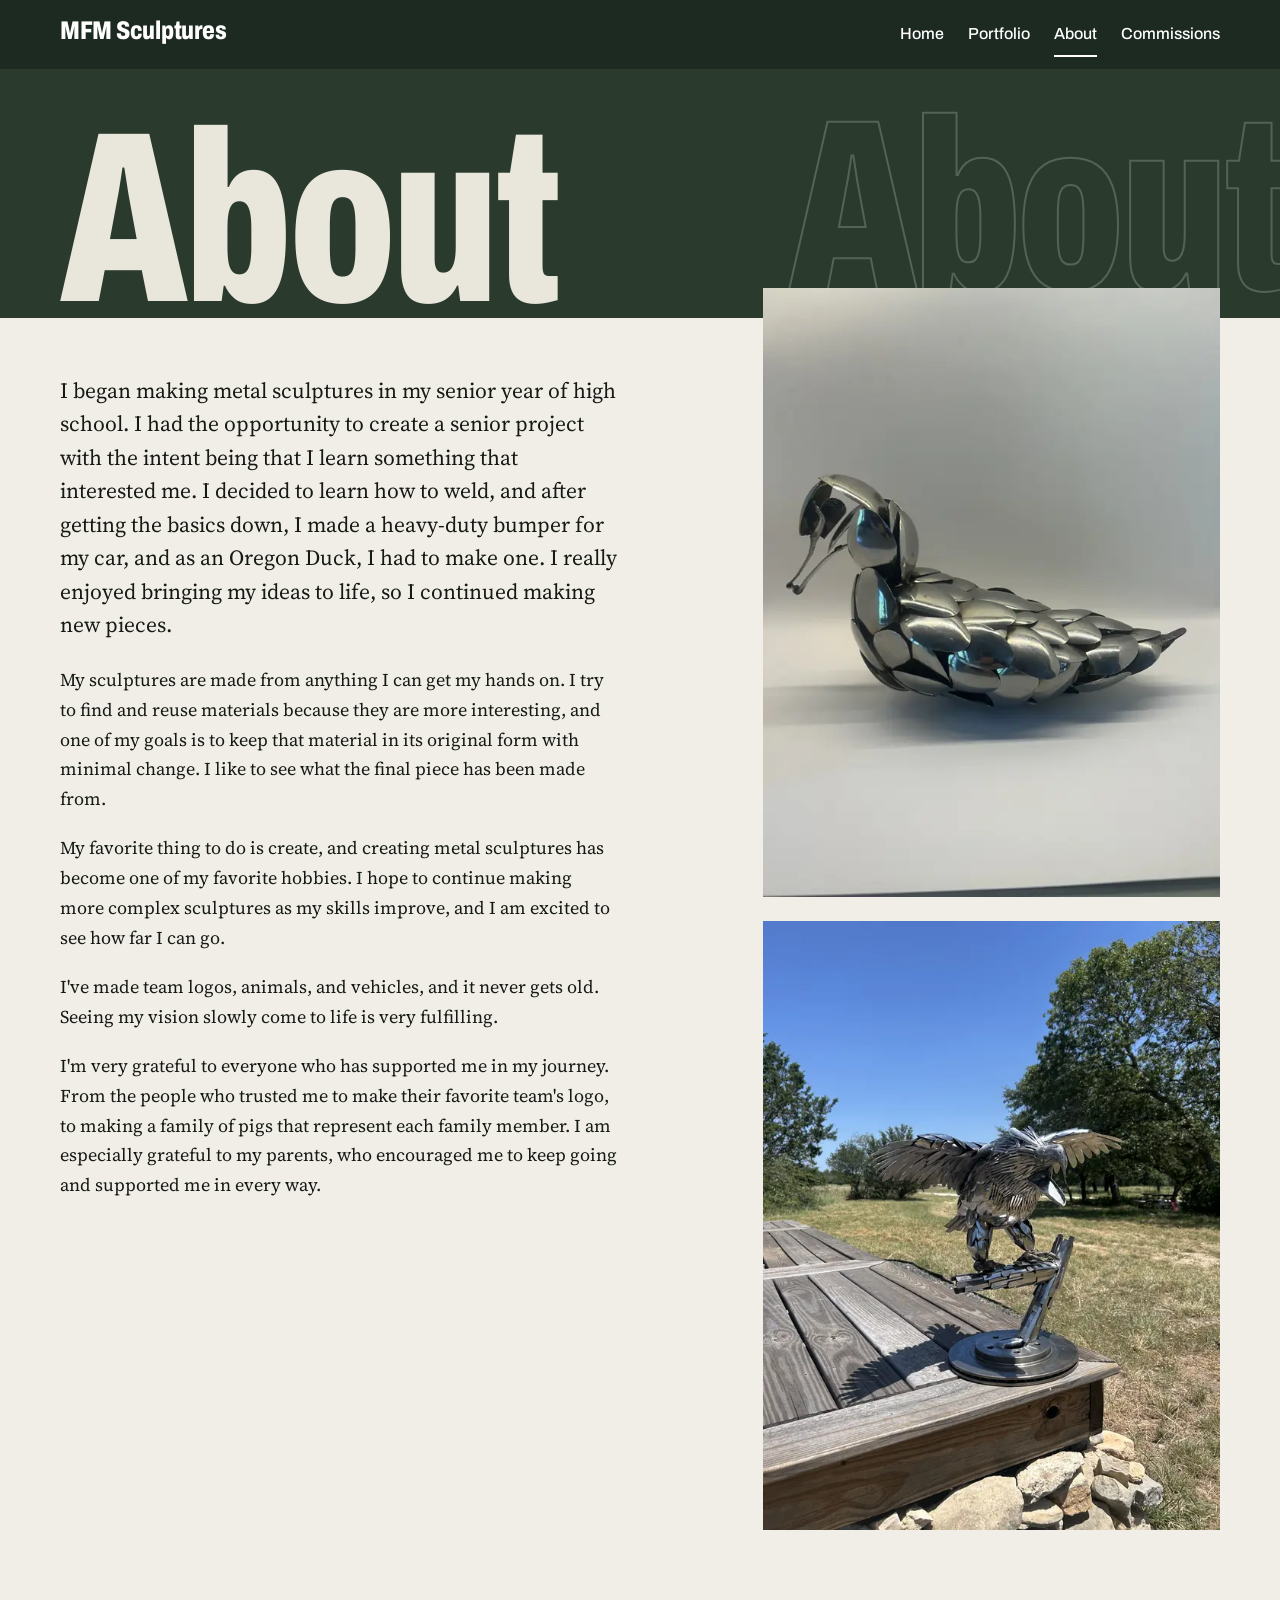
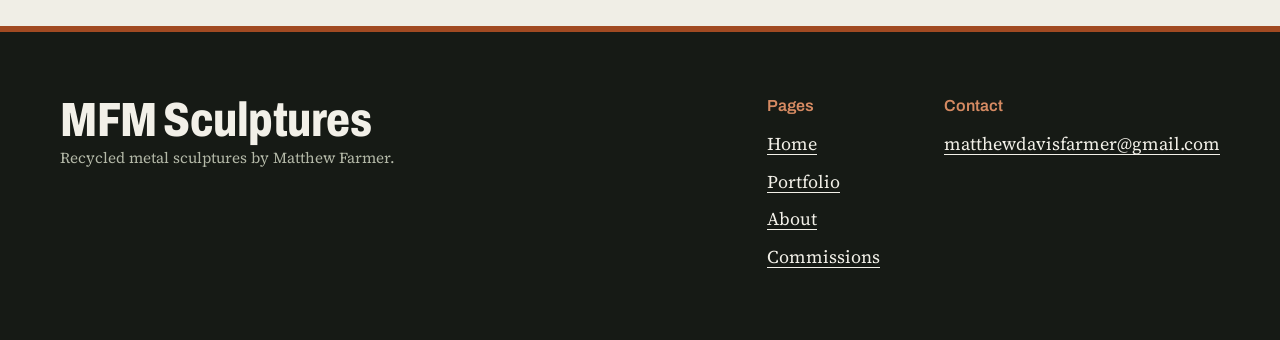
==== commit 0a72651e: "Update section data-ghost attribute in about.html" ====
--- a/about.html
+++ b/about.html
@@ -32,7 +32,7 @@
     </div>
   </header>
   <main id="main">
-    <section class="band" data-ghost="Maker" aria-labelledby="page-title">
+    <section class="band" data-ghost="About" aria-labelledby="page-title">
       <div class="wrap">
         <h1 class="band__title" id="page-title">About</h1>
       </div>
--- a/css/style.css
+++ b/css/style.css
@@ -204,6 +204,8 @@
 /* Header */
 
 .site-header {
+  /* Same dark green as the eagle build section (--scale). */
+  background: var(--scale);
   border-bottom: 6px solid var(--forest);
 }
 
@@ -219,7 +221,7 @@
 }
 
 .wordmark {
-  color: var(--ink);
+  color: #fff;
   font: 800 1.6rem/1 var(--display);
   font-stretch: 78%;
   letter-spacing: -0.01em;
@@ -235,19 +237,20 @@
 .site-nav a {
   padding: 0.85rem 0;
   border-bottom: 2px solid transparent;
-  color: var(--ink);
+  color: #fff;
   font: 500 1rem/1 var(--display);
   text-decoration: none;
 }
 
+/* Menu links are white, and turn orange when you hover over them. */
 .site-nav a:hover {
-  border-bottom-color: var(--accent);
-  color: var(--accent);
+  border-bottom-color: var(--accent-soft);
+  color: var(--accent-soft);
 }
 
 .site-nav a[aria-current="page"] {
-  border-bottom-color: var(--forest);
-  color: var(--forest);
+  border-bottom-color: #fff;
+  color: #fff;
 }
 
 /* Buttons */
